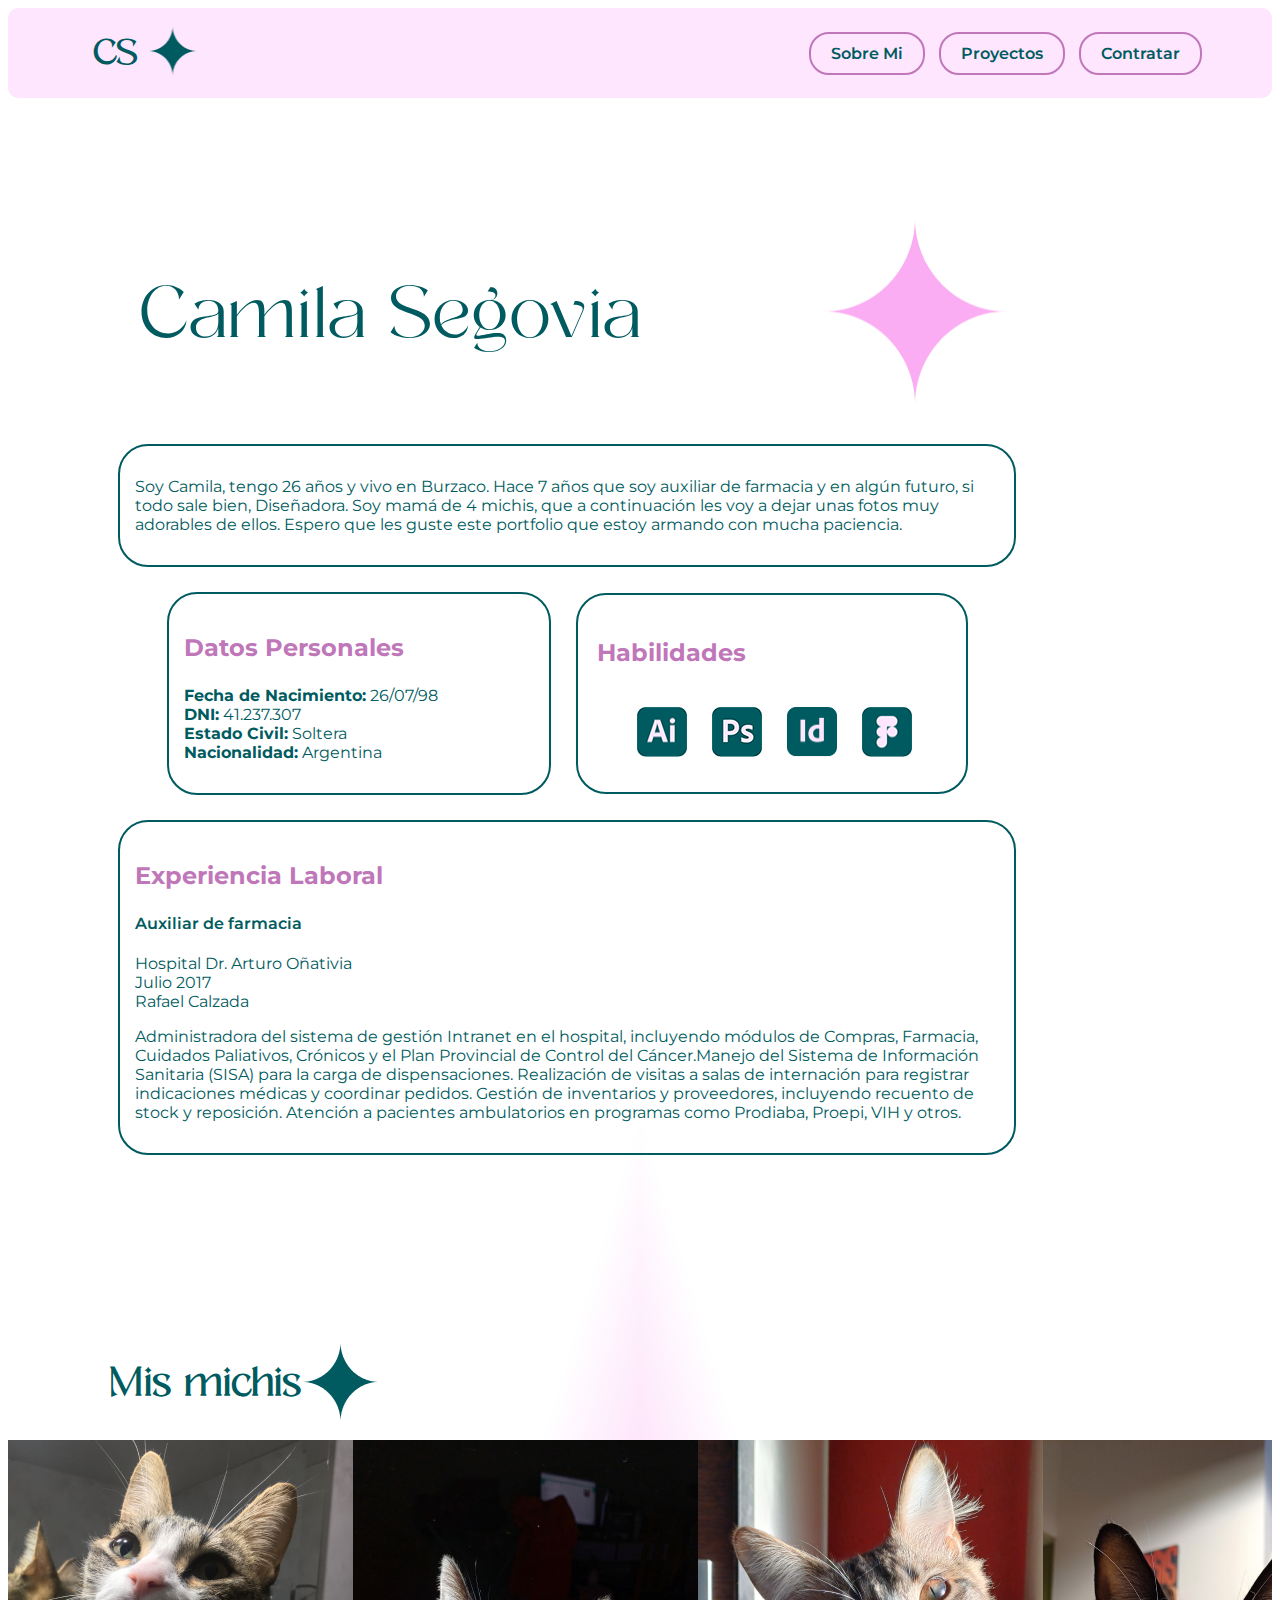
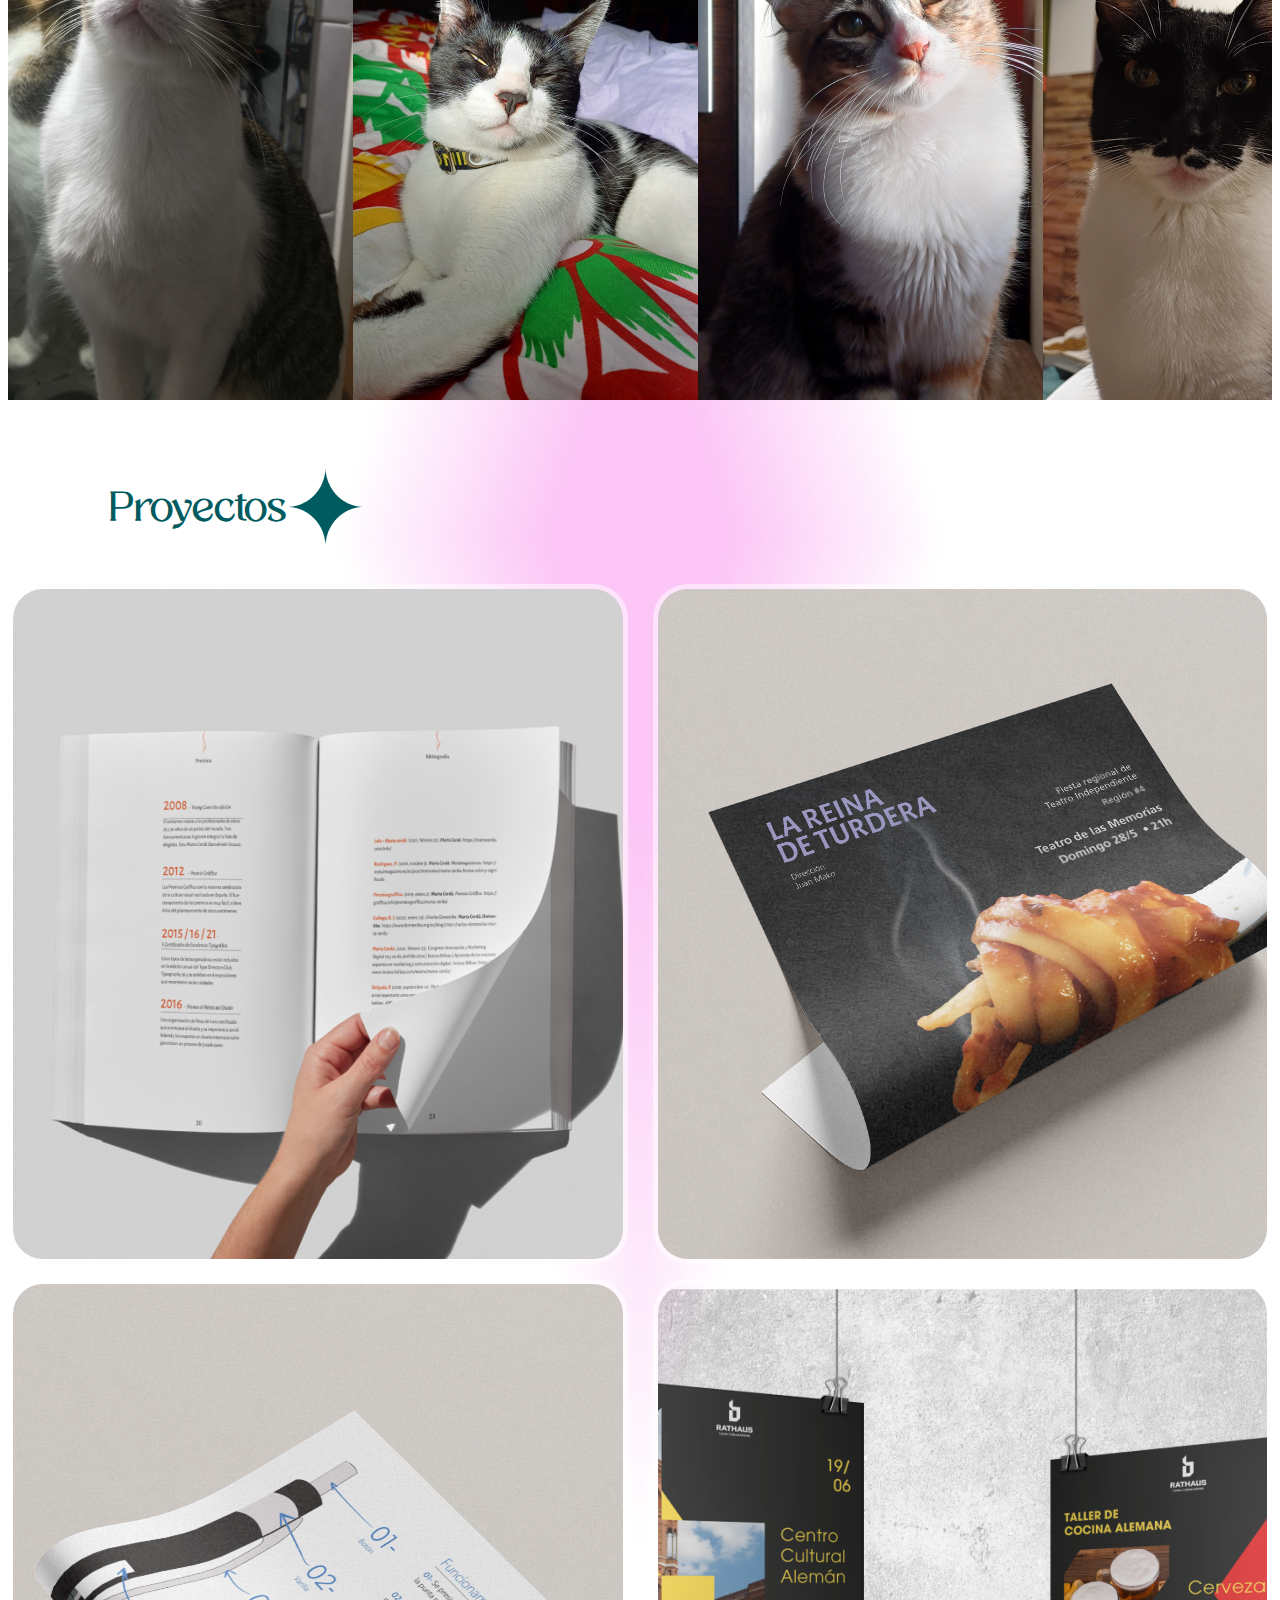
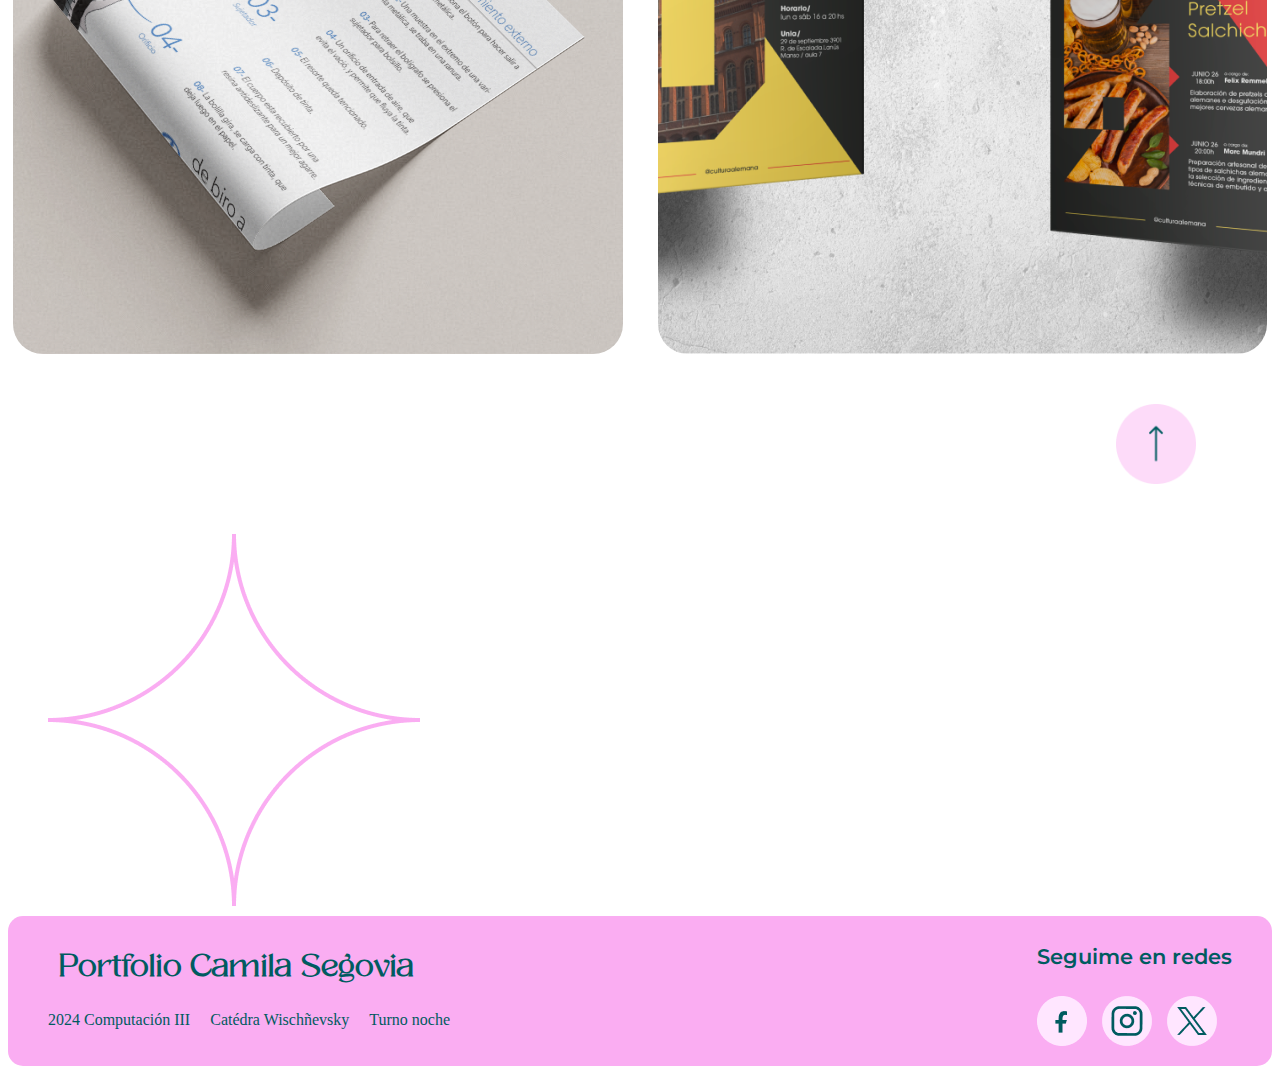
==== index.html @ 4904ba56 "arreglo con barrita" ====
<!DOCTYPE html>
<html lang="en">
<head>
    <meta charset="UTF-8">
    <title>Portfolio Camila Segovia</title>
    <link rel="stylesheet" href="style.css">
    <link rel="shortcut icon" href="img/sobremi/favicon.png" type="image/x-icon">
    <!--FUENTES-->
    <link rel="preconnect" href="https://fonts.googleapis.com">
    <link rel="preconnect" href="https://fonts.gstatic.com" crossorigin>
    <link href="https://fonts.googleapis.com/css2?family=Montserrat:ital@0;1&display=swap" rel="stylesheet">
</head>
<body>
<!--inicio del header-->
    <header>
        <nav class="botonera"> 
            <div class="destello_nav">
                <h5>CS</h5>
                <a href="index.html"> <img src="img/sobremi/destello_nav.png" width="50px" height="50px"alt="destello_nav"> </a>
            </div>
            <ul>
                <li>
                    <a href="index.html"> Sobre Mi</a>
                </li>
                <li>
                        <a href="proyectos.html"> Proyectos</a>
                </li>
                <li>
                    <a href="contactame.html"> Contratar</a>
                </li>
            </ul>
        </nav>
    </header>
<!--FIN DEL HEADER-->
    <main>
    <!--INICIO DE SECCIONES-->
        <section class="secciones">
            <article class="titulo">
                <h1>Camila Segovia</h1>
                <div class="destellogiro">
                    <img src="img/sobremi/destello.png" width="182px" height="187px" alt="destello">
                </div>
            </article>
            <article class="texto">
                <div>
                    <p>Soy Camila, tengo 26 años y vivo en Burzaco. Hace 7 años que soy auxiliar de farmacia y en algún futuro, si todo sale bien, Diseñadora. Soy mamá de 4 michis, que a continuación les voy a dejar unas fotos muy adorables de ellos. Espero que les guste este portfolio que estoy armando con mucha paciencia.</p>
                </div>
            </article>
            <article class="datos">
                <div>
                    <h3>Datos Personales</h3>
                    <p><strong>Fecha de Nacimiento:</strong> 26/07/98 <br> <strong>DNI:</strong> 41.237.307<br> <strong>Estado Civil:</strong> Soltera<br> <strong>Nacionalidad:</strong> Argentina</p>
                </div>
            </article>
            <article class="habilidades">
                <div>
                    <h3>Habilidades</h3>
                    <ul>
                        <li><img src="img/sobremi/illustrator.png" height="50px" width="50px" alt="illustrator"></li>
                        <li><img src="img/sobremi/photoshop.png" height="50px" width="50px" alt="photoshop"></li>
                        <li><img src="img/sobremi/indesing.png" height="50px" width="50px" alt="indesing"></li>
                        <li><img src="img/sobremi/figma.png" height="50px" width="50px" alt="figma"></li>
                    </ul>
                </div>
            </article>
            <article class="experiencia">
                <div>
                    <h3>Experiencia Laboral</h3>
                    <h4>Auxiliar de farmacia</h4>
                    <p>Hospital Dr. Arturo Oñativia<br>Julio 2017<br>Rafael Calzada</p>
                    <p>Administradora del sistema de gestión Intranet en el hospital, incluyendo módulos de Compras, Farmacia, Cuidados Paliativos, Crónicos y el Plan Provincial de Control del Cáncer.Manejo del Sistema de Información Sanitaria (SISA) para la carga de dispensaciones. Realización de visitas a salas de internación para registrar indicaciones médicas y coordinar pedidos. Gestión de inventarios y proveedores, incluyendo recuento de stock y reposición. Atención a pacientes ambulatorios en programas como Prodiaba, Proepi, VIH y otros.</p>
                </div>
            </article>
        </section>
        <section>
            <article class="fotocami">
                <div class="cami">
                    <img src="img/sobremi/camijpg.jpg" width="436px" height="775px" alt="fotocami">
                </div>
            </article>
        </section>
        <section>
            <div class="titulos">
                <h2>Mis michis</h2>
                <img src="img/sobremi/destmichis.png" width="77px" height="80px" alt="destmichis">
            </div>
            <div class="slider">
                <div class="slide-track">
                    <div class="slide">
                        <img src="img/sobremi/gatitos/gretu.png" width="345px" height="560px" alt="gretu">
                    <div class="slide">
                        <img src="img/sobremi/gatitos/timmy.png" width="345px" height="560px" alt="timmy">
                    </div>
                    <div class="slide">
                        <img src="img/sobremi/gatitos/luna.png" width="345px" height="560px" alt="luna">
                    </div>
                    <div class="slide">
                        <img src="img/sobremi/gatitos/negrito.png" width="345px" height="560px" alt="negrito">
                    </div>
                    <div class="slide">
                        <img src="img/sobremi/gatitos/gretuu.png" width="345px" height="560px" alt="gretu">
                    </div>
                    <div class="slide">
                        <img src="img/sobremi/gatitos/timmyy.png" width="345px" height="560px" alt="timmy">
                    </div>
                    <div class="slide">
                        <img src="img/sobremi/gatitos/lunaa.png" width="345px" height="560px" alt="luna">
                    </div>
                    <div class="slide">
                        <img src="img/sobremi/gatitos/negritoo.png" width="345px" height="560px" alt="negrito">
                    </div>
                    <div class="slide">
                        <img src="img/sobremi/gatitos/gretuuu.png" width="345px" height="560px" alt="gretu">
                    </div>
                    <div class="slide">
                        <img src="img/sobremi/gatitos/timmyyy.png" width="345px" height="560px" alt="timmy">
                    </div>
                    <div class="slide">
                        <img src="img/sobremi/gatitos/lunaaa.png" width="345px" height="560px" alt="luna">
                    </div>
                    <div class="slide">
                        <img src="img/sobremi/gatitos/negritooo.png" width="345px" height="560px" alt="negrito">
                    </div>
                    <div class="slide">
                        <img src="img/sobremi/gatitos/timmyyyy.png" width="345px" height="560px" alt="timmy">
                    </div>
                    <div class="slide">
                        <img src="img/sobremi/gatitos/lunaaaa.png" width="345px" height="560px" alt="luna">
                    </div>
                    <div class="slide">
                        <img src="img/sobremi/gatitos/gretu.png" width="345px" height="560px" alt="gretu">
                    <div class="slide">
                        <img src="img/sobremi/gatitos/timmy.png" width="345px" height="560px" alt="timmy">
                    </div>
                    <div class="slide">
                        <img src="img/sobremi/gatitos/luna.png" width="345px" height="560px" alt="luna">
                    </div>
                    <div class="slide">
                        <img src="img/sobremi/gatitos/negrito.png" width="345px" height="560px" alt="negrito">
                    </div>
                    <div class="slide">
                        <img src="img/sobremi/gatitos/gretuu.png" width="345px" height="560px" alt="gretu">
                    </div>
                    <div class="slide">
                        <img src="img/sobremi/gatitos/timmyy.png" width="345px" height="560px" alt="timmy">
                    </div>
                    <div class="slide">
                        <img src="img/sobremi/gatitos/lunaa.png" width="345px" height="560px" alt="luna">
                    </div>
                    <div class="slide">
                        <img src="img/sobremi/gatitos/negritoo.png" width="345px" height="560px" alt="negrito">
                    </div>
                    <div class="slide">
                        <img src="img/sobremi/gatitos/gretuuu.png" width="345px" height="560px" alt="gretu">
                    </div>
                    <div class="slide">
                        <img src="img/sobremi/gatitos/timmyyy.png" width="345px" height="560px" alt="timmy">
                    </div>
                    <div class="slide">
                        <img src="img/sobremi/gatitos/lunaaa.png" width="345px" height="560px" alt="luna">
                    </div>
                    <div class="slide">
                        <img src="img/sobremi/gatitos/negritooo.png" width="345px" height="560px" alt="negrito">
                    </div>
                    <div class="slide">
                        <img src="img/sobremi/gatitos/timmyyyy.png" width="345px" height="560px" alt="timmy">
                    </div>
                    <div class="slide">
                        <img src="img/sobremi/gatitos/lunaaaa.png" width="345px" height="560px" alt="luna">
                    </div>
                </div>
            </div>
        </section>
        <div class="titulos">
            <h2>Proyectos</h2>
            <img src="img/sobremi/destmichis.png" width="77px" height="80px" alt="destmichis">
        </div>
        <section class="cardcontenedor">
            <div class="card">
                <img src="img/proyectos/martacerda_893x670.png" width="893px" height="670px" alt="marta">
                <div class="card__content">
                    <a href="libro.html"><p class="card__title">Libro"Marta Cerda"</p></a>
                </div>
            </div>
            <div class="card">
                <img src="img/proyectos/turd_893x670.png" width="893px" height="670px" alt="turd">
                <div class="card__content">
                    <a href="teatro.html"><p class="card__title">Teatro Independiente "La reina de turdera"</p></a>
                </div>
            </div>
        </section>
        <section class="cardcontenedor">
            <div class="card">
                <img src="img/proyectos/biro_893x670.png" width="893px" height="670px" alt="birome">
                <div class="card__content">
                    <a href="biro.html"><p class="card__title">Infografía, de Biro a Birome</p></a>
                </div>
            </div>
            <div class="card">
                <img src="img/proyectos/ratha_893x670.png" width="893px" height="670px" alt="rathaus">
                <div class="card__content">
                    <a href="rathaus.html"><p class="card__title">Centro Cultural Rathaus</p></a>
                </div>
            </div>
        </section>
        <a href="index.html"><div class="flecha"><img src="img/sobremi/flecha.png" width="80px" height="80px" alt="flecha"></div></a>
        <div class="destsinfondo"> <img src="img/sobremi/destello_sinfondo.png" height="372px" width="372px" alt="destello"></div>
    </main>
<!--FIN DE SECCIONES-->
<!--INICIO FOOTER-->
    <footer>
        <div class="portfolio">
            <h3>Portfolio Camila Segovia</h3>
            <ul>
                <li>2024 Computación III</li>
                <li>Catédra Wischñevsky</li>
                <li>Turno noche</li>
            </ul>
        </div>
        <div class="redes">
            <h4>Seguime en redes</h4>
            <ul>
                <li><a href="https://www.facebook.com/cami.segovia.1/" target="_blank"> <img src="img/sobremi/facebook.png" width="50px" height="50px" alt="iconofacebook"></a></li>
                <li><a href="https://www.instagram.com/cam.segovia/" target="_blank"><img src="img/sobremi/instagram.png" width="50px" height="50px" alt="iconoinstagram"></a></li>
                <li><a href="https://x.com/CaamSegovia" target="_blank"> <img src="img/sobremi/twitter.png" width="50px" height="50px" alt="iconotwitter"></a></li>
            </ul>
        </div>
    </footer>
<!--FIN DEL FOOTER-->
</body>
</html>
---- style.css ----
@charset "UTF-8";
@font-face {
    font-family: "Zitter";
    src: url(/font/zitterregular-51jza.otf);
    font-style: normal;
    font-weight: 400;
}
body{
    background: var(--fondo, linear-gradient(to bottom right, #faadf2b2 7%, #FFF 24%) bottom right / 50% 50% no-repeat, linear-gradient(to bottom left, #faadf2b2 7%, #FFF 24%) bottom left / 50% 50% no-repeat, linear-gradient(to top left, #faadf2b2 7%, #FFF 24%) top left / 50% 50% no-repeat, linear-gradient(to top right, #faadf2b2 7%, #FFF 24%) top right / 50% 50% no-repeat);
}
header{
    background-color: #FFE6FF;
    width: 100%;
    border-radius: 10px;
    border: 10px;
    box-sizing: border-box;
}
nav ul li {
    display: inline;
    flex-direction: row;
    justify-content: space-between;
}
.botonera{
    display: flex; 
    flex-direction: row; 
    justify-content: space-between;
    margin: 0px 65px;
    align-items: center;
    height: 90px;
}
.botonera a{
    font-family: "Montserrat", serif;
    font-optical-sizing: auto;
    font-weight: 600;
    font-style: normal;  
    font-size: 1em;
    color: #005B60;
    text-decoration: none;
    padding: 10px 20px;
    border: 2px solid #C077BA;
    border-radius: 20px;
    margin: 5px;
}
.botonera a:hover{ 
    color: #C077BA;
}
.botonera a:active{
    color: #C077BA;
}
nav ul{
    display: block;
    justify-content: space-around;
}
.destello_nav{
    display: flex;
    align-items: center;
    margin-left: 20px;
}
.destello_nav a{
    border: 0px;
    padding: 5px;
    align-content: center;
}
.destello_nav h5{
    font-family: "Zitter";
    font-size: 2.2em;
    color: #005B60;
    align-content: center; /*no se alinea, ayuda*/
}
/*FIN DE NAVEGADOR*/

h1{
    font-family: "Zitter", sans-serif;
    font-weight: 400;
    font-style: normal;
    color: #005B60;
    font-size: 4.5em;
    margin: 0px 10px;
}
.secciones{
    gap: 25px;
    display: flex;
    padding: 10px;
    margin: 100px;
    width: 898px;
    justify-content: center;
    align-items: center;
    flex-wrap: wrap;
    align-content: center;
}
.titulo{
    display: inline-flex;
    gap: 170px;
    align-items: center;
    margin: 10px;
}
.texto{
    display: flex;
    padding: 15px;
    justify-content: start;
    align-items: flex-start;
    border: 2px solid #005B60;
    border-radius: 30px;
}
.datos{
    display: flex;
    width: 350px;
    padding: 15px;
    justify-content: start;
    align-items: flex-start;
    border: 2px solid #005B60;
    border-radius: 30px;
}
.experiencia{
    display: flex;
    padding: 15px;
    justify-content: start;
    align-items: flex-start;
    border: 2px solid #005B60;
    border-radius: 30px;
}
.habilidades{
    display: flex;
    width: 350px;
    padding: 19px;
    justify-content: start;
    align-items: flex-start;
    border: 2px solid #005B60;
    border-radius: 30px;
}
.habilidades ul li{
    display: inline-flex;
}
.habilidades ul{
    display: inline-flex;
    justify-content: space-between;
    align-items: center;
    gap: 25px;
    align-self: stretch;
}
.fotocami img{
    display: flex;
    border-radius: 40px;
    position: relative;
    left: 1300px;
    bottom: 900px;
}
.cami{
    height: 10px;
}
h3{
    color: #C077BA;
    font-family: "Montserrat";
    font-size: 1.5em;
    font-style: normal;
    font-weight: 700;
    line-height: normal;
    justify-content: flex-start;
}
p{
    color: #005B60;
    font-family: "Montserrat";
    font-size: 1em;
    font-style: normal;
    font-weight: 400;
    line-height: normal;
}
h4{
    color: #005B60;
    font-family: "Montserrat";
    font-size: 1em;
    font-style: normal;
    font-weight: 600;
    line-height: normal;
}
/*FIN DE SECCIONES*/
.titulos{
    display: inline-flex;
    align-items: center;
    margin: 50px 100px 0px;
}
.destellogiro{
    animation: giroinf 2.5s linear infinite;
}

@keyframes giroinf {
    0% {
        transform: rotate(0deg);
}
    100% {
        transform: rotate(360deg);
}
}
h2{
    font-family: "Zitter";
    font-size: 2.5em;
    color: #005B60;
    align-content: center;
}
/*inicio del slider infinito*/ /*todavia no me sale infinito*/
.slider{
    overflow: hidden;
}
.slide{
    display: flex;
}
.slider .slide-track{
    animation: scroll 50s linear infinite;
    width:(calc (760px * 28)); /*calcular operacion*/
}
@keyframes scroll { /*permite animar*/
    0%{
        -webkit-transform: translateX(0);
        transform: translatex(0) ;
    }
    100%{
        -webkit-transform: translate(calc(-760px * 14));
        transform: translatex(calc(-760px * 14));
    }
}
/*fin de michis*/
.cardcontenedor{
    display: flex;
    justify-content: center;
    gap: 35px;
    margin: 25px 5px;
}
.card {
    position: relative;
    width: 893px;
    height: 670px;
    border-radius: 30px;
    display: flex;
    align-items: center;
    justify-content: center;
    overflow: hidden;
    perspective: 1000px;
    box-shadow: 0 0 0 5px #ffffff80;
    transition: all 0.6s cubic-bezier(0.175, 0.885, 0.32, 1.275);
}
.card img {
    width: 893px;
    fill: #333;
    transition: all 0.6s cubic-bezier(0.175, 0.885, 0.32, 1.275);
}
.card:hover img {
    transform: scale(1.05);
    box-shadow: 0 8px 16px rgba(255, 255, 255, 0.2);
    opacity: 80%;
}
.card__content {
    position: absolute;
    top: 0;
    left: 0;
    width: 100%;
    height: 100%;
    padding: 20px;
    box-sizing: border-box;
    transform: rotateX(-90deg);
    transform-origin: bottom;
}
.card:hover .card__content {
    transform: rotateX(0deg);
}
.card__title {
    display: flex;
    justify-content: center;
    padding: 15px;
    font-size: 1.5em;
    color: #005B60;
    font-weight: 700;
    align-content: center;
}
.card a{
    text-decoration: none;
}
/*fin de cards proyectos*/
/*formulario*/
.contenedorinput{
    display: flex;
    height: 106px;
    align-items: center;
    justify-content: center;
    gap: 40px;
}
.comentarioad{
    display: flex;
    justify-content: center;
    border: 30px;
}
.input-group {
    position: relative;
}
.input {
    padding: 20px;
    border: solid 1.5px #C077BA;
    border-radius: 30px;
    background: none;
    padding: 1rem;
    font-size: 1rem;
    color: #005B60;
    transition: border 150ms cubic-bezier(0.4,0,0.2,1);
}
.user-label {
    font-family: "Montserrat";
    font-size: 1em;
    font-style: normal;
    font-weight: 500;
    position: absolute;
    left: 15px;
    color: #005B60;
    pointer-events: none;
    transform: translateY(1rem);
    transition: 150ms cubic-bezier(0.4,0,0.2,1);
}
.input:focus ~ label, input:valid ~ label {
    transform: translateY(-50%) scale(0.8);
    padding: 5px;
    background-color: #C077BA;
    border-radius: 10px;
    color:#005B60;
}
.input:focus, input:valid {
    outline: none;
    border: 1.5px solid #005B60;
}
.form{
    display: flex;
    justify-content: center;
}
.chek{
    color: #005B60;
    display: flex;
}
.chek{
    justify-content: center;
}
.chek ul li{
    list-style: none;
    display: flex;
    justify-content: start;
}
/*boton enviar*/ 
.enviar{
    display: flex;
    justify-content: center;
}
button {
    font-family: "Montserrat";
    font-size: 20px;
    background:#005B60;
    color:#FAADF2;
    padding: 0.7em 1em;
    padding-left: 0.9em;
    margin-top: 20px;
    display: flex;
    align-items: center;
    justify-content: center;
    border: none;
    border-radius: 30px;
    overflow: hidden;
    transition: all 0.2s;
    cursor: pointer;
}
button span {
    display: block;
    margin-left: 0.3em;
    transition: all 0.3s ease-in-out;
}
button img {
    display: block;
    transform-origin: center center;
    transition: transform 0.3s ease-in-out;
}
button:hover .svg-wrapper {
    animation: fly-1 0.6s ease-in-out infinite alternate;
}
button:hover img {
    transform: translateX(1.2em) rotate(45deg) scale(1.1);
}
button:hover span {
    transform: translateX(5em);
}

button:active {
    transform: scale(0.95);
}
@keyframes fly-1 {
    from {
    transform: translateY(0.1em);
    }
to {
    transform: translateY(-0.1em);
    }
}
/*fin de boton*/
/*Inicio de footer*/
footer{
    display: flex;
    width: 100%;
    background-color: #FAADF2;
    justify-content: space-between;
    padding: 0px 40px;
    margin-top: 10px;
    align-items: center;
    box-sizing: border-box;
    border-radius: 15px;
}
footer h3{
    font-family: "Zitter";
    font-size: 2em;
    color: #005B60;
    align-content: center;
    margin: 10px;
}
.portfolio{
    display:flex;
    flex-direction: column;
}
.portfolio ul{
    color: #005B60;
    display: flex;
    gap: 20px;
    align-items: center;
    padding: 0px;
    list-style: none;
}
.redes h4{
    font-size: 1.3em;
    color: #005B60;
}
.redes ul{
    display: flex;
    gap: 15px;
    align-items: center;
    padding: 0px;
    list-style: none;
}
.flecha{
    display: flex;
    width: 90%;
    margin: 50px;
    justify-content: flex-end;
}
.destsinfondo{
    display: flex;
    margin: 5px 40px;
    width: 20%;
    animation: giroinf 2.5s linear infinite;
}
@keyframes giroinf {
    0% {
        transform: rotate(0deg);
}
    100% {
        transform: rotate(360deg);
}
}
/*FIN, gracias por ver*/
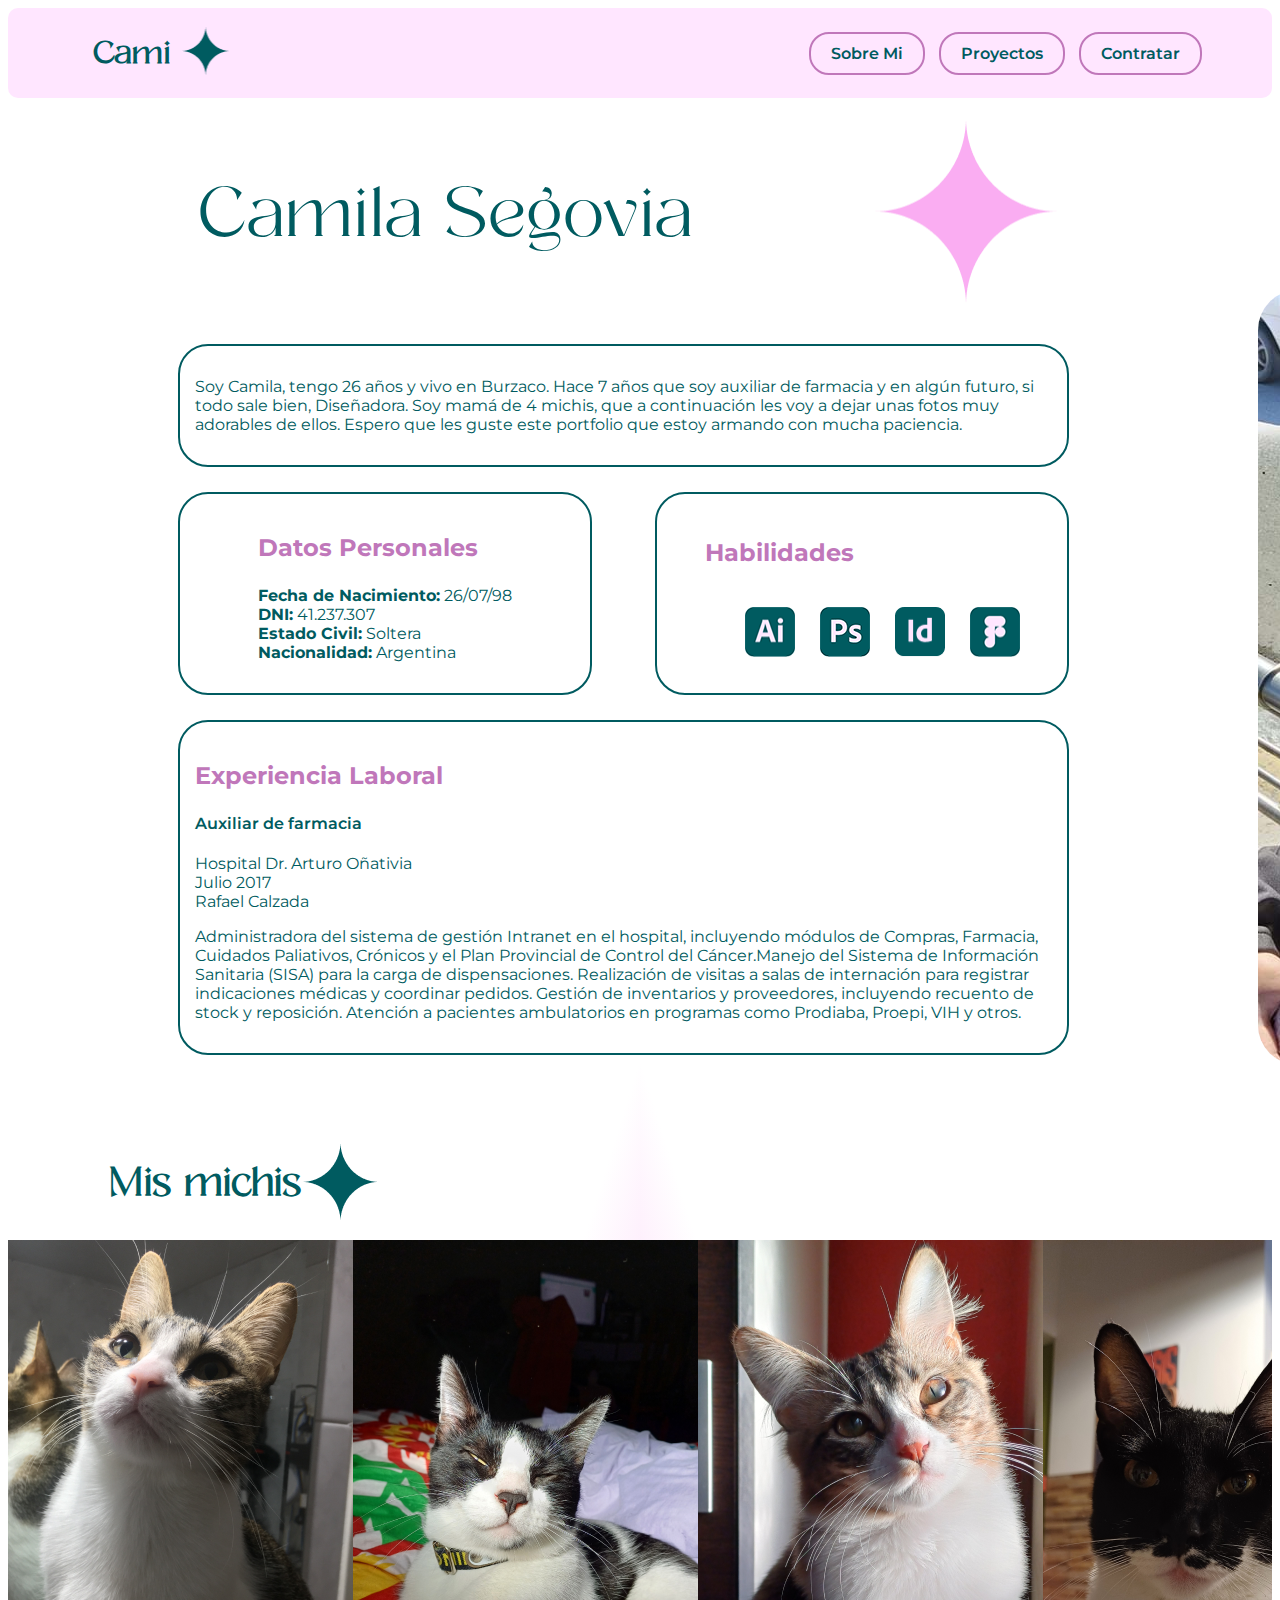
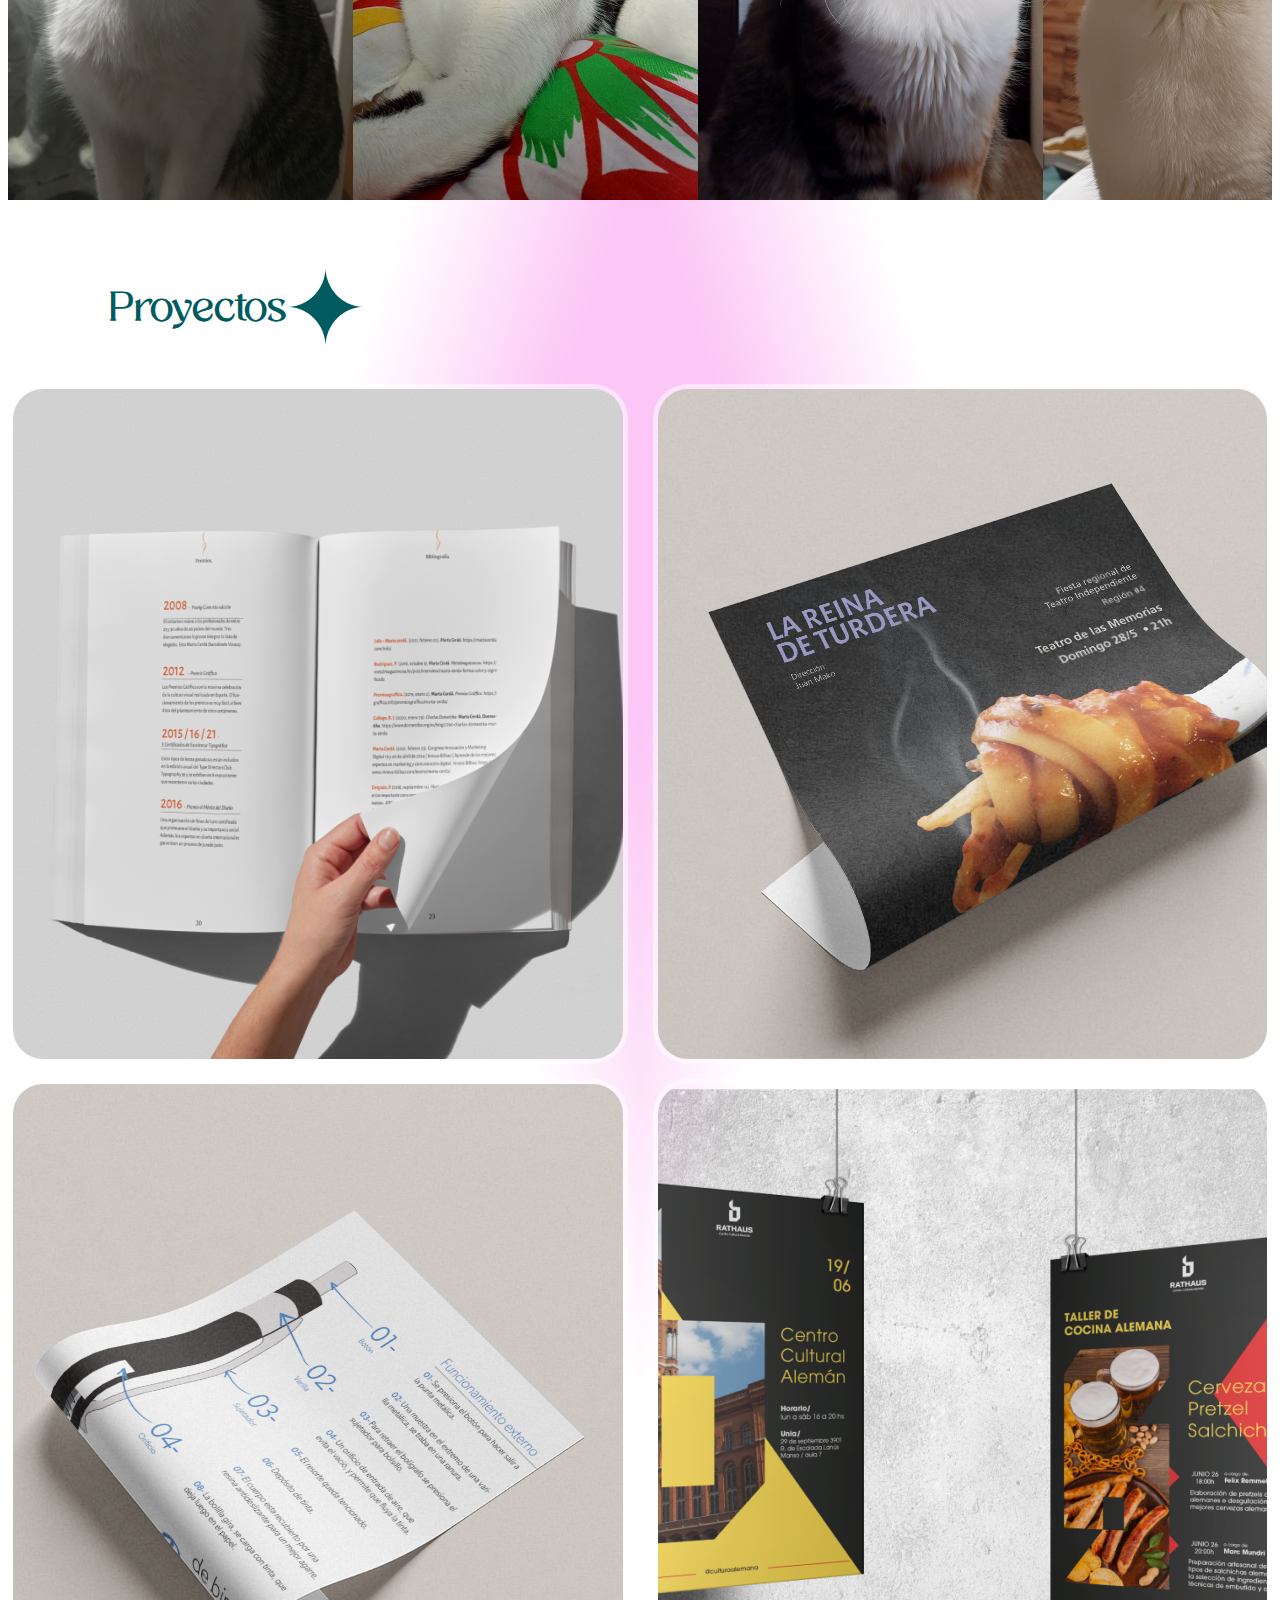
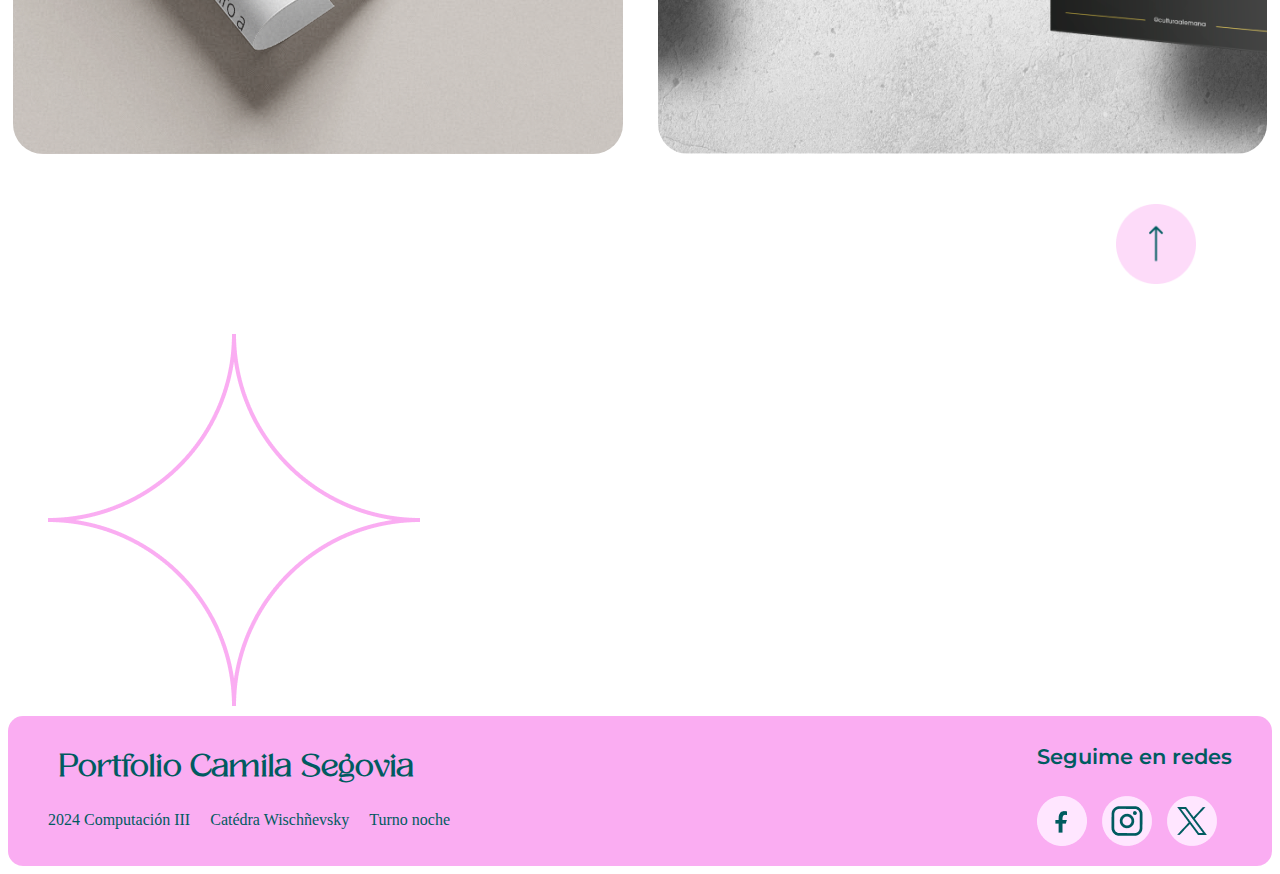
==== commit 76875caa: "avances" ====
--- a/index.html
+++ b/index.html
@@ -9,13 +9,14 @@
     <link rel="preconnect" href="https://fonts.googleapis.com">
     <link rel="preconnect" href="https://fonts.gstatic.com" crossorigin>
     <link href="https://fonts.googleapis.com/css2?family=Montserrat:ital@0;1&display=swap" rel="stylesheet">
+
 </head>
 <body>
 <!--inicio del header-->
     <header>
         <nav class="botonera"> 
             <div class="destello_nav">
-                <h5>CS</h5>
+                <h5>Cami</h5>
                 <a href="index.html"> <img src="img/sobremi/destello_nav.png" width="50px" height="50px"alt="destello_nav"> </a>
             </div>
             <ul>
@@ -177,13 +178,13 @@
         </div>
         <section class="cardcontenedor">
             <div class="card">
-                <img src="img/proyectos/martacerda_893x670.png" width="893px" height="670px" alt="marta">
+                <img src="img/proyectos/index/martacerda_893x670.png" width="893px" height="670px" alt="marta">
                 <div class="card__content">
                     <a href="libro.html"><p class="card__title">Libro"Marta Cerda"</p></a>
                 </div>
             </div>
             <div class="card">
-                <img src="img/proyectos/turd_893x670.png" width="893px" height="670px" alt="turd">
+                <img src="img/proyectos/index/turd_893x670.png" width="893px" height="670px" alt="turd">
                 <div class="card__content">
                     <a href="teatro.html"><p class="card__title">Teatro Independiente "La reina de turdera"</p></a>
                 </div>
@@ -191,13 +192,13 @@
         </section>
         <section class="cardcontenedor">
             <div class="card">
-                <img src="img/proyectos/biro_893x670.png" width="893px" height="670px" alt="birome">
+                <img src= "img/proyectos/index/biro_893x670.png" width="893px" height="670px" alt="birome">
                 <div class="card__content">
                     <a href="biro.html"><p class="card__title">Infografía, de Biro a Birome</p></a>
                 </div>
             </div>
             <div class="card">
-                <img src="img/proyectos/ratha_893x670.png" width="893px" height="670px" alt="rathaus">
+                <img src="img/proyectos/index/ratha_893x670.png" width="893px" height="670px" alt="rathaus">
                 <div class="card__content">
                     <a href="rathaus.html"><p class="card__title">Centro Cultural Rathaus</p></a>
                 </div>
--- a/style.css
+++ b/style.css
@@ -63,30 +63,29 @@
 }
 .destello_nav h5{
     font-family: "Zitter";
-    font-size: 2.2em;
-    color: #005B60;
-    align-content: center; /*no se alinea, ayuda*/
+    font-size: 2em;
+    color: #005B60;
+    align-content: center;
 }
 /*FIN DE NAVEGADOR*/
-
 h1{
     font-family: "Zitter", sans-serif;
     font-weight: 400;
     font-style: normal;
     color: #005B60;
-    font-size: 4.5em;
+    font-size: 4.4em;
     margin: 0px 10px;
 }
 .secciones{
-    gap: 25px;
-    display: flex;
-    padding: 10px;
-    margin: 100px;
-    width: 898px;
-    justify-content: center;
-    align-items: center;
+    display: flex;
+    width: 891px;
+    justify-content: space-between;
+    align-items: center;
+    align-content: center;
+    row-gap: 25px;
     flex-wrap: wrap;
-    align-content: center;
+    box-sizing: border-box;
+    margin: 10px 170px;
 }
 .titulo{
     display: inline-flex;
@@ -105,26 +104,26 @@
 .datos{
     display: flex;
     width: 350px;
+    padding: 15px 30px;
+    justify-content: center;
+    align-items: center;
+    border: 2px solid #005B60;
+    border-radius: 30px;
+}
+.experiencia{
+    display: flex;
     padding: 15px;
     justify-content: start;
     align-items: flex-start;
     border: 2px solid #005B60;
     border-radius: 30px;
 }
-.experiencia{
-    display: flex;
-    padding: 15px;
-    justify-content: start;
-    align-items: flex-start;
-    border: 2px solid #005B60;
-    border-radius: 30px;
-}
 .habilidades{
     display: flex;
     width: 350px;
-    padding: 19px;
-    justify-content: start;
-    align-items: flex-start;
+    padding: 20px 30px;
+    justify-content: center;
+    align-items: center;
     border: 2px solid #005B60;
     border-radius: 30px;
 }
@@ -142,8 +141,8 @@
     display: flex;
     border-radius: 40px;
     position: relative;
-    left: 1300px;
-    bottom: 900px;
+    left: 1250px;
+    bottom: 775px;
 }
 .cami{
     height: 10px;
@@ -285,7 +284,9 @@
 }
 .comentarioad{
     display: flex;
-    justify-content: center;
+    align-items: center;
+    justify-content: center;
+    gap: 40px;
     border: 30px;
 }
 .input-group {
@@ -327,18 +328,6 @@
 .form{
     display: flex;
     justify-content: center;
-}
-.chek{
-    color: #005B60;
-    display: flex;
-}
-.chek{
-    justify-content: center;
-}
-.chek ul li{
-    list-style: none;
-    display: flex;
-    justify-content: start;
 }
 /*boton enviar*/ 
 .enviar{
@@ -393,6 +382,7 @@
     transform: translateY(-0.1em);
     }
 }
+
 /*fin de boton*/
 /*Inicio de footer*/
 footer{
@@ -456,4 +446,28 @@
         transform: rotate(360deg);
 }
 }
+/*FOTORAMA*/
+.galeria{
+    display: flex;
+    width: 100%;
+    justify-content: center;
+    align-items: center;
+    align-content: space-between;
+    row-gap: 25px;
+    flex-wrap: wrap;
+    margin: 80px 5px ;
+}
+.descripcion{
+    display: inline-flex;
+    align-items: center;
+    gap: 335px;
+}
+.descripcion p{
+    color: #005B60;
+    font-family: Montserrat;
+    font-size: 1em;
+    font-style: normal;
+    font-weight: 400;
+    line-height: normal;
+    }
 /*FIN, gracias por ver*/
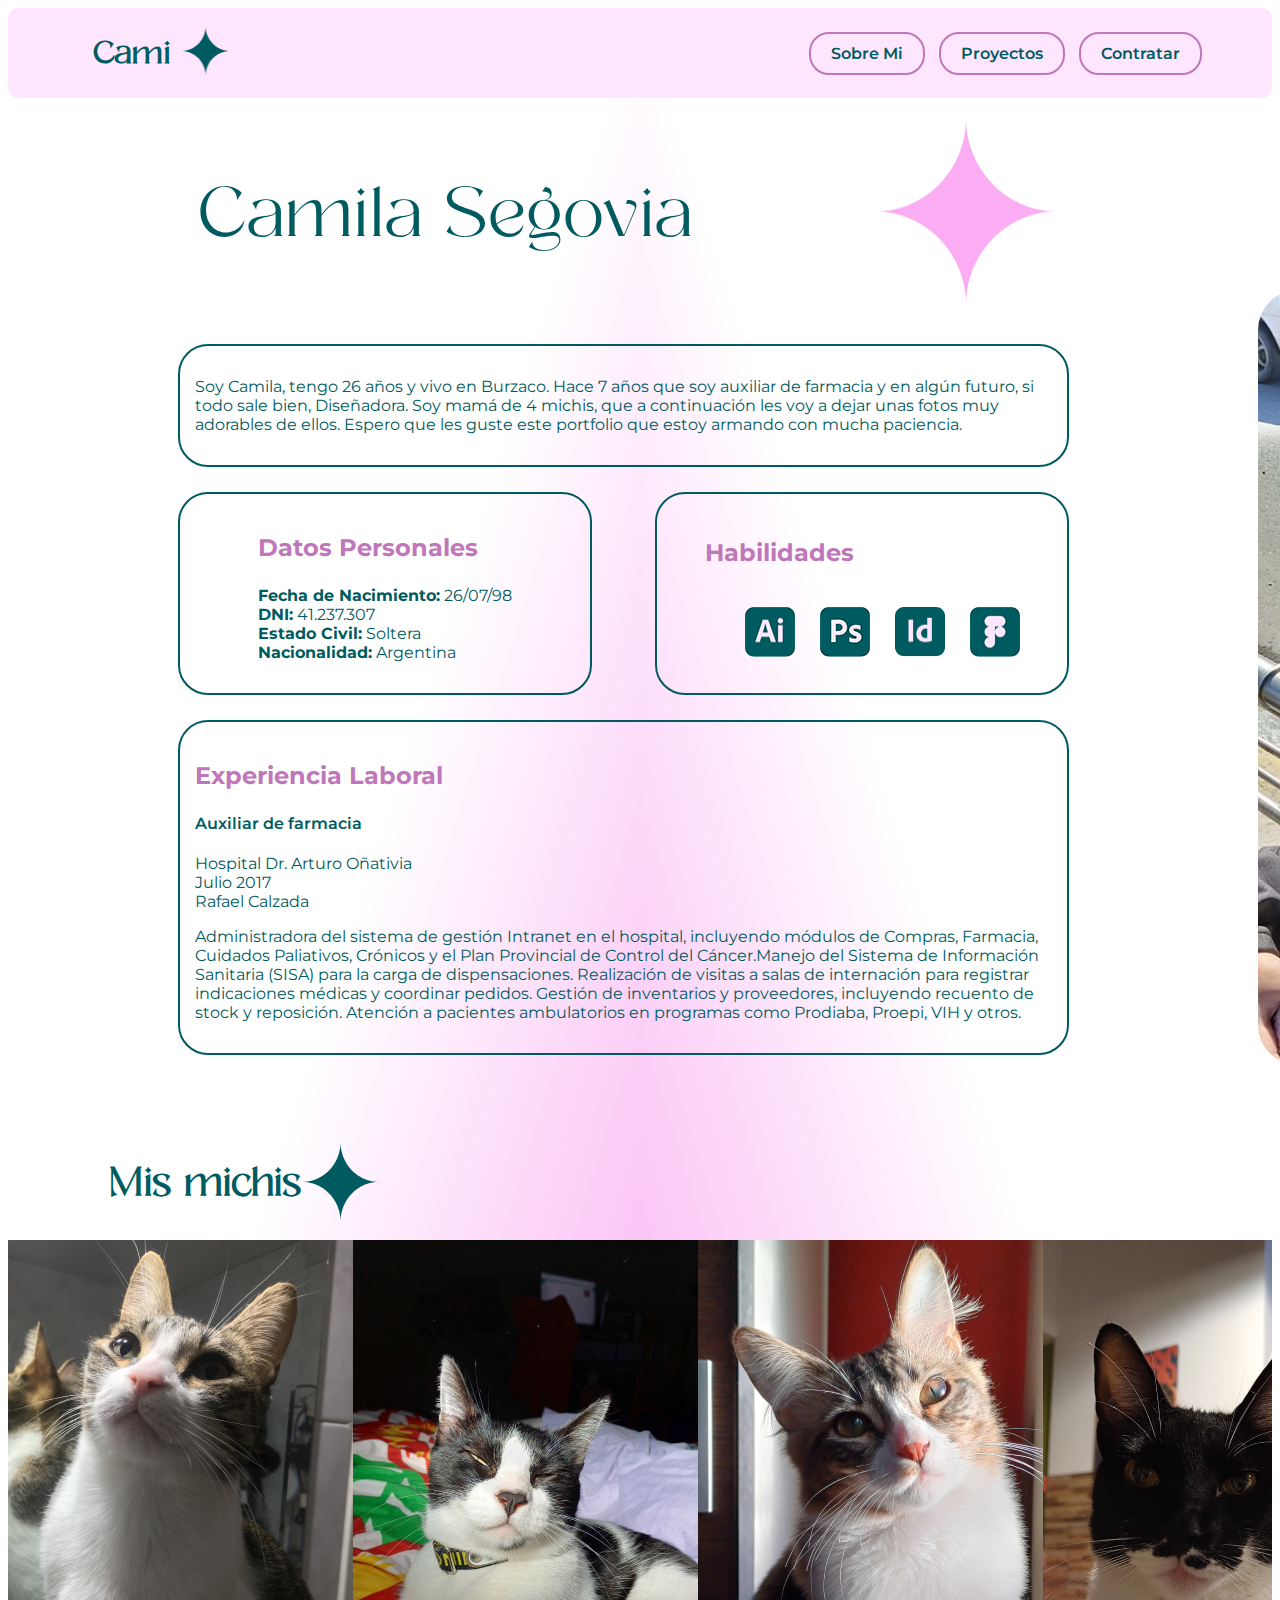
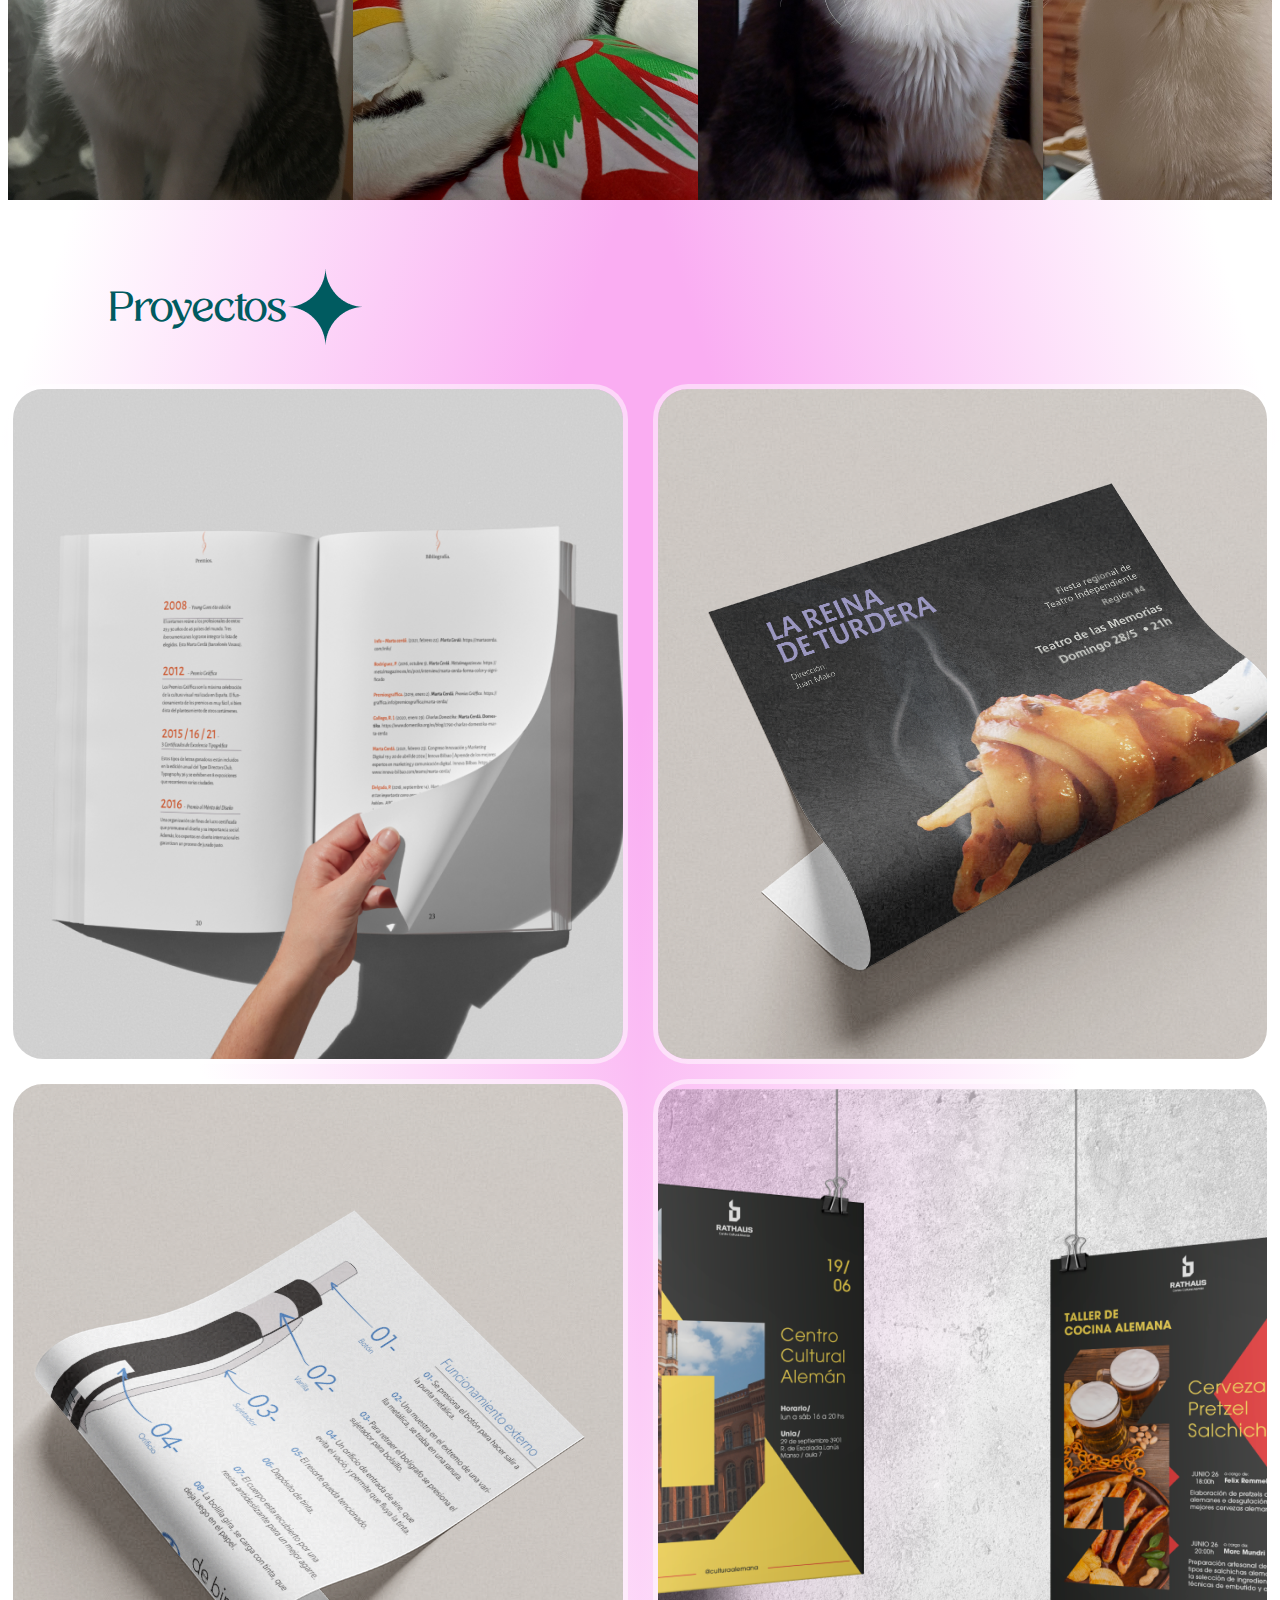
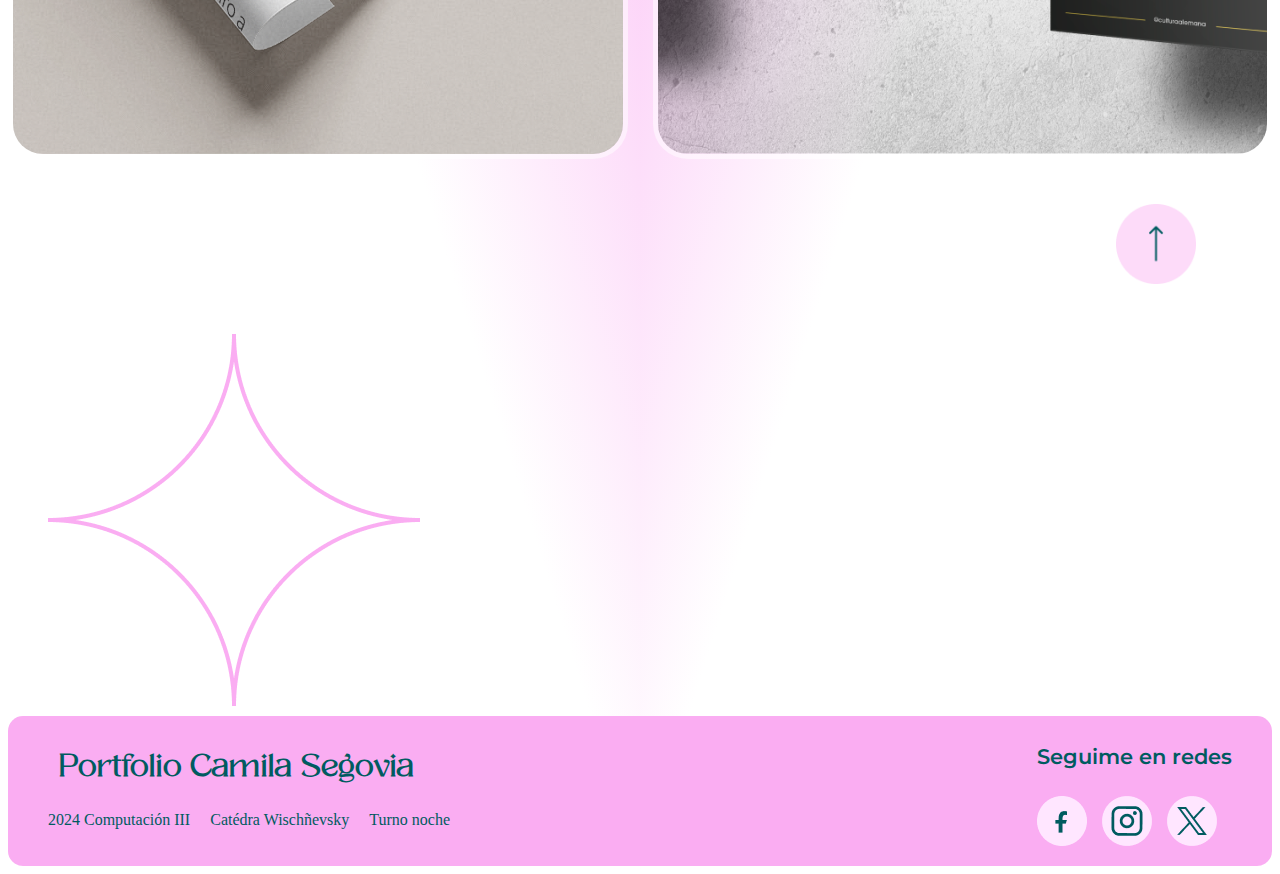
==== commit 7ccf1d60: "commit galeria" ====
--- a/index.html
+++ b/index.html
@@ -24,7 +24,7 @@
                     <a href="index.html"> Sobre Mi</a>
                 </li>
                 <li>
-                        <a href="proyectos.html"> Proyectos</a>
+                        <a href="#proyectos"> Proyectos</a>
                 </li>
                 <li>
                     <a href="contactame.html"> Contratar</a>
@@ -172,7 +172,7 @@
                 </div>
             </div>
         </section>
-        <div class="titulos">
+        <div  id="proyectos" class="titulos">
             <h2>Proyectos</h2>
             <img src="img/sobremi/destmichis.png" width="77px" height="80px" alt="destmichis">
         </div>
--- a/style.css
+++ b/style.css
@@ -6,7 +6,7 @@
     font-weight: 400;
 }
 body{
-    background: var(--fondo, linear-gradient(to bottom right, #faadf2b2 7%, #FFF 24%) bottom right / 50% 50% no-repeat, linear-gradient(to bottom left, #faadf2b2 7%, #FFF 24%) bottom left / 50% 50% no-repeat, linear-gradient(to top left, #faadf2b2 7%, #FFF 24%) top left / 50% 50% no-repeat, linear-gradient(to top right, #faadf2b2 7%, #FFF 24%) top right / 50% 50% no-repeat);
+    background: linear-gradient(to bottom right, #FAADF2 7%, #FFF 50%) bottom right / 50% 50% no-repeat, linear-gradient(to bottom left, #FAADF2 7%, #FFF 50%) bottom left / 50% 50% no-repeat, linear-gradient(to top left, #FAADF2 7%, #FFF 50%) top left / 50% 50% no-repeat, linear-gradient(to top right, #FAADF2 7%, #FFF 50%) top right / 50% 50% no-repeat;
 }
 header{
     background-color: #FFE6FF;
@@ -449,13 +449,12 @@
 /*FOTORAMA*/
 .galeria{
     display: flex;
-    width: 100%;
-    justify-content: center;
-    align-items: center;
-    align-content: space-between;
-    row-gap: 25px;
+    justify-content: center;
+    gap: 25px 65px;
     flex-wrap: wrap;
-    margin: 80px 5px ;
+}
+.galeria img{
+    box-shadow: 0px 4px 4px 0px rgba(0, 0, 0, 0.25);
 }
 .descripcion{
     display: inline-flex;
@@ -470,4 +469,26 @@
     font-weight: 400;
     line-height: normal;
     }
+/*footer form*/
+.fixed{
+    position: fixed;
+    bottom: 0px;
+}
+/*proyectos*/
+.textoproyecto{
+    display: flex;
+    width: 1355px;
+    height: 426px;
+    align-items: center;
+    align-content: flex-end;
+    column-gap: 335px;
+    font-size: 1.4em;
+}
+.proyecto{
+    display: flex;
+    justify-content: center;
+}
+
+
+
 /*FIN, gracias por ver*/
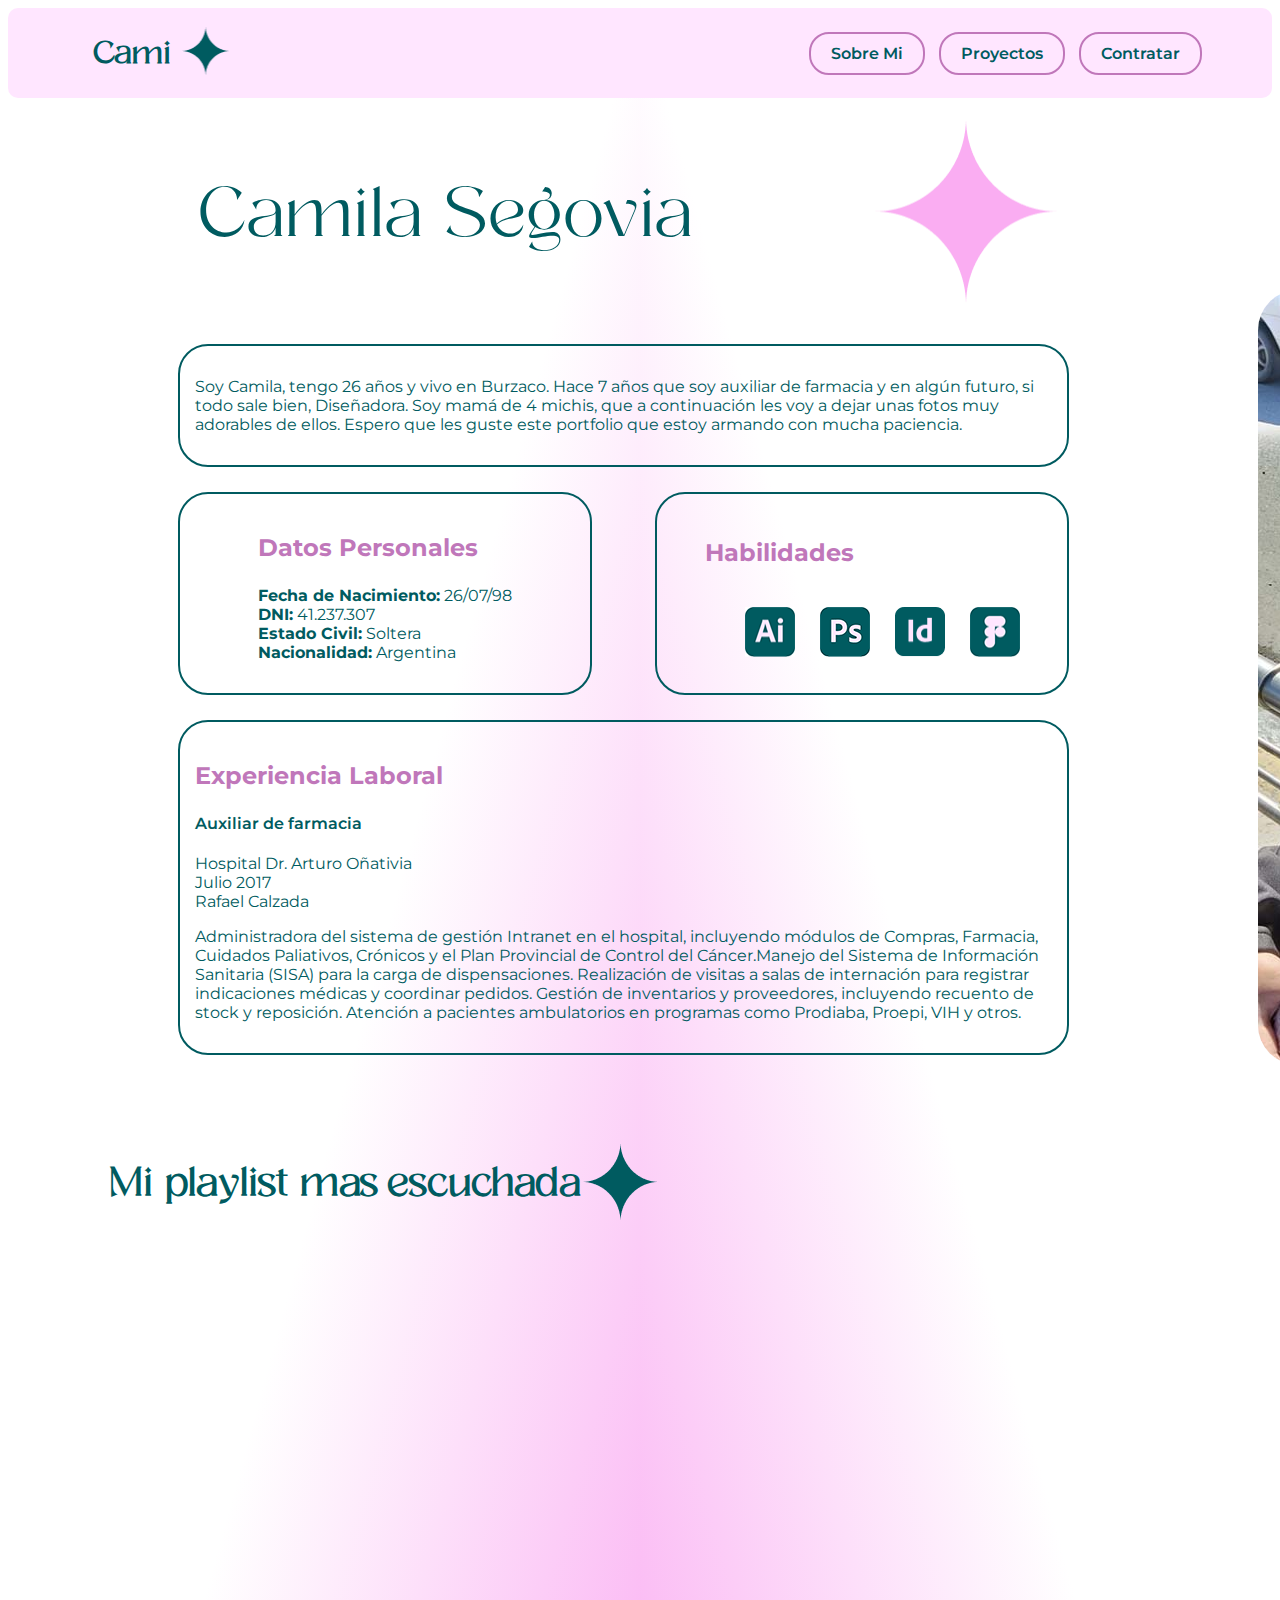
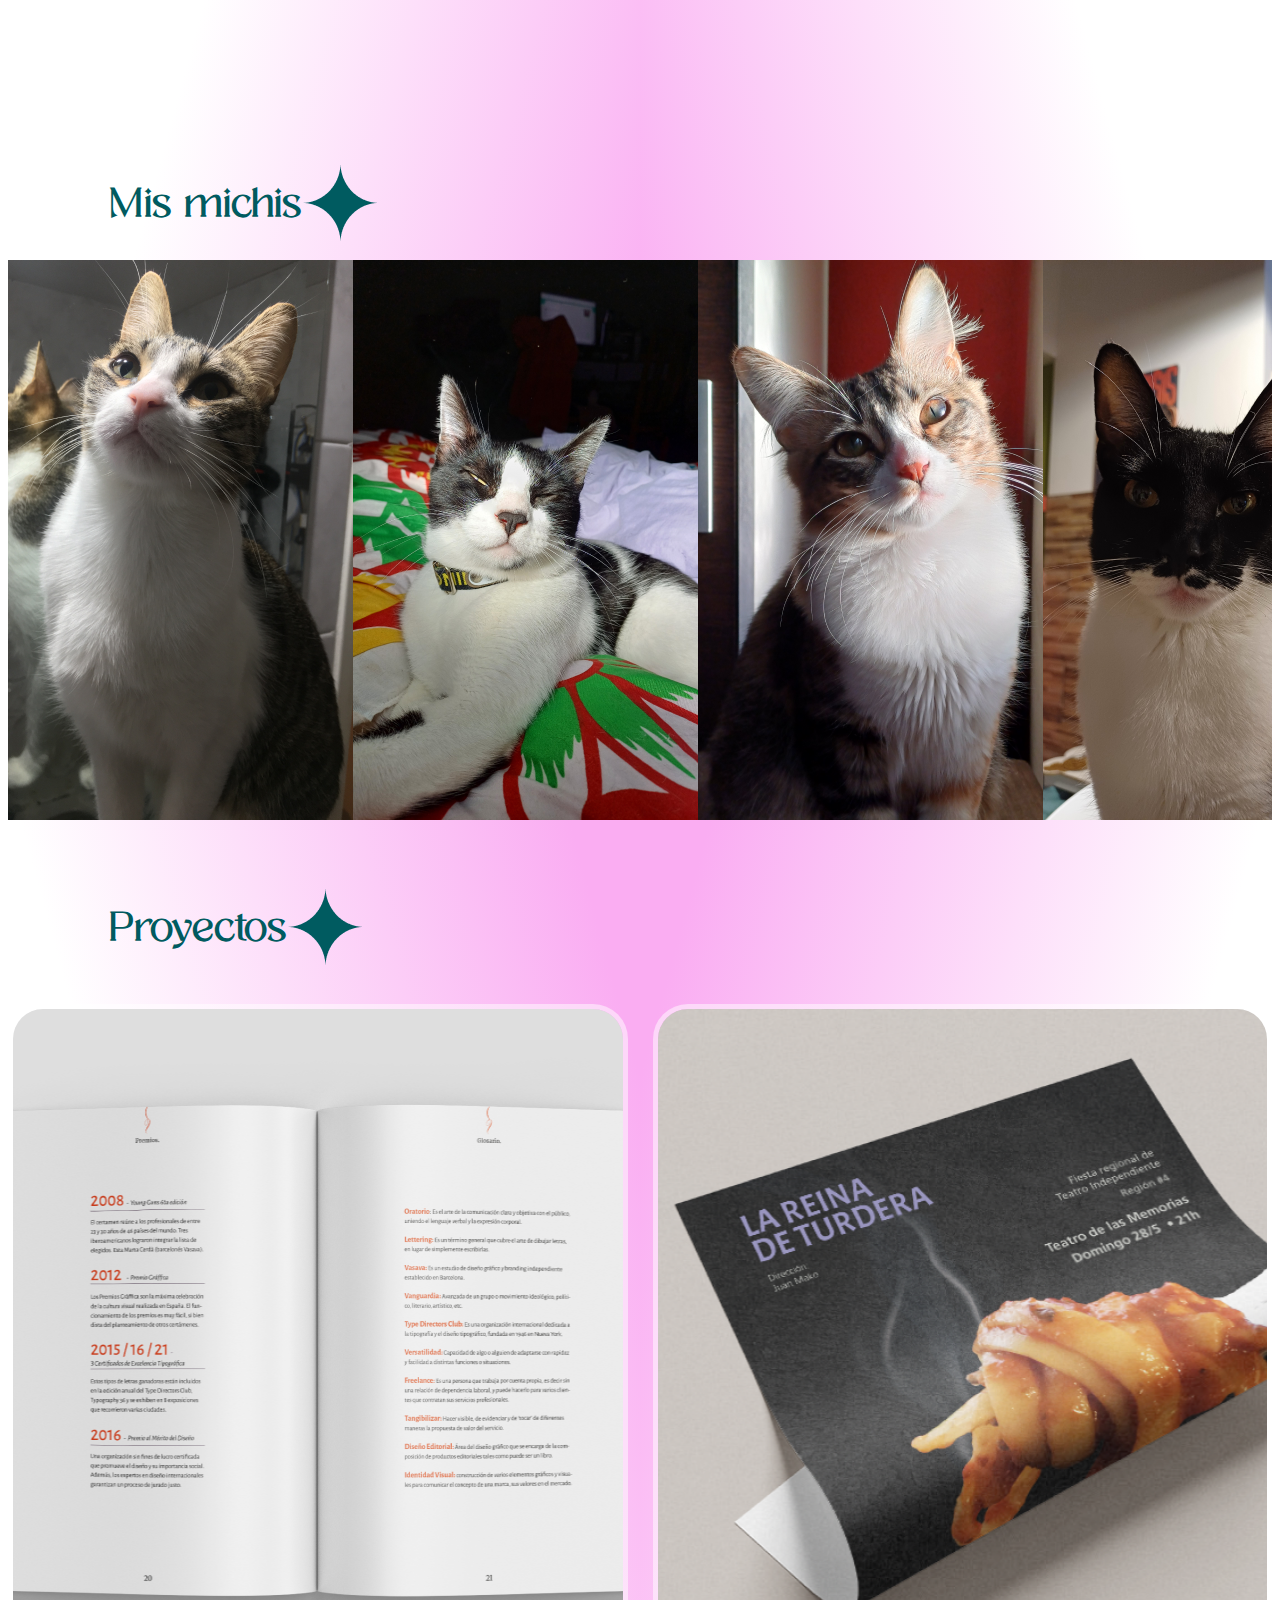
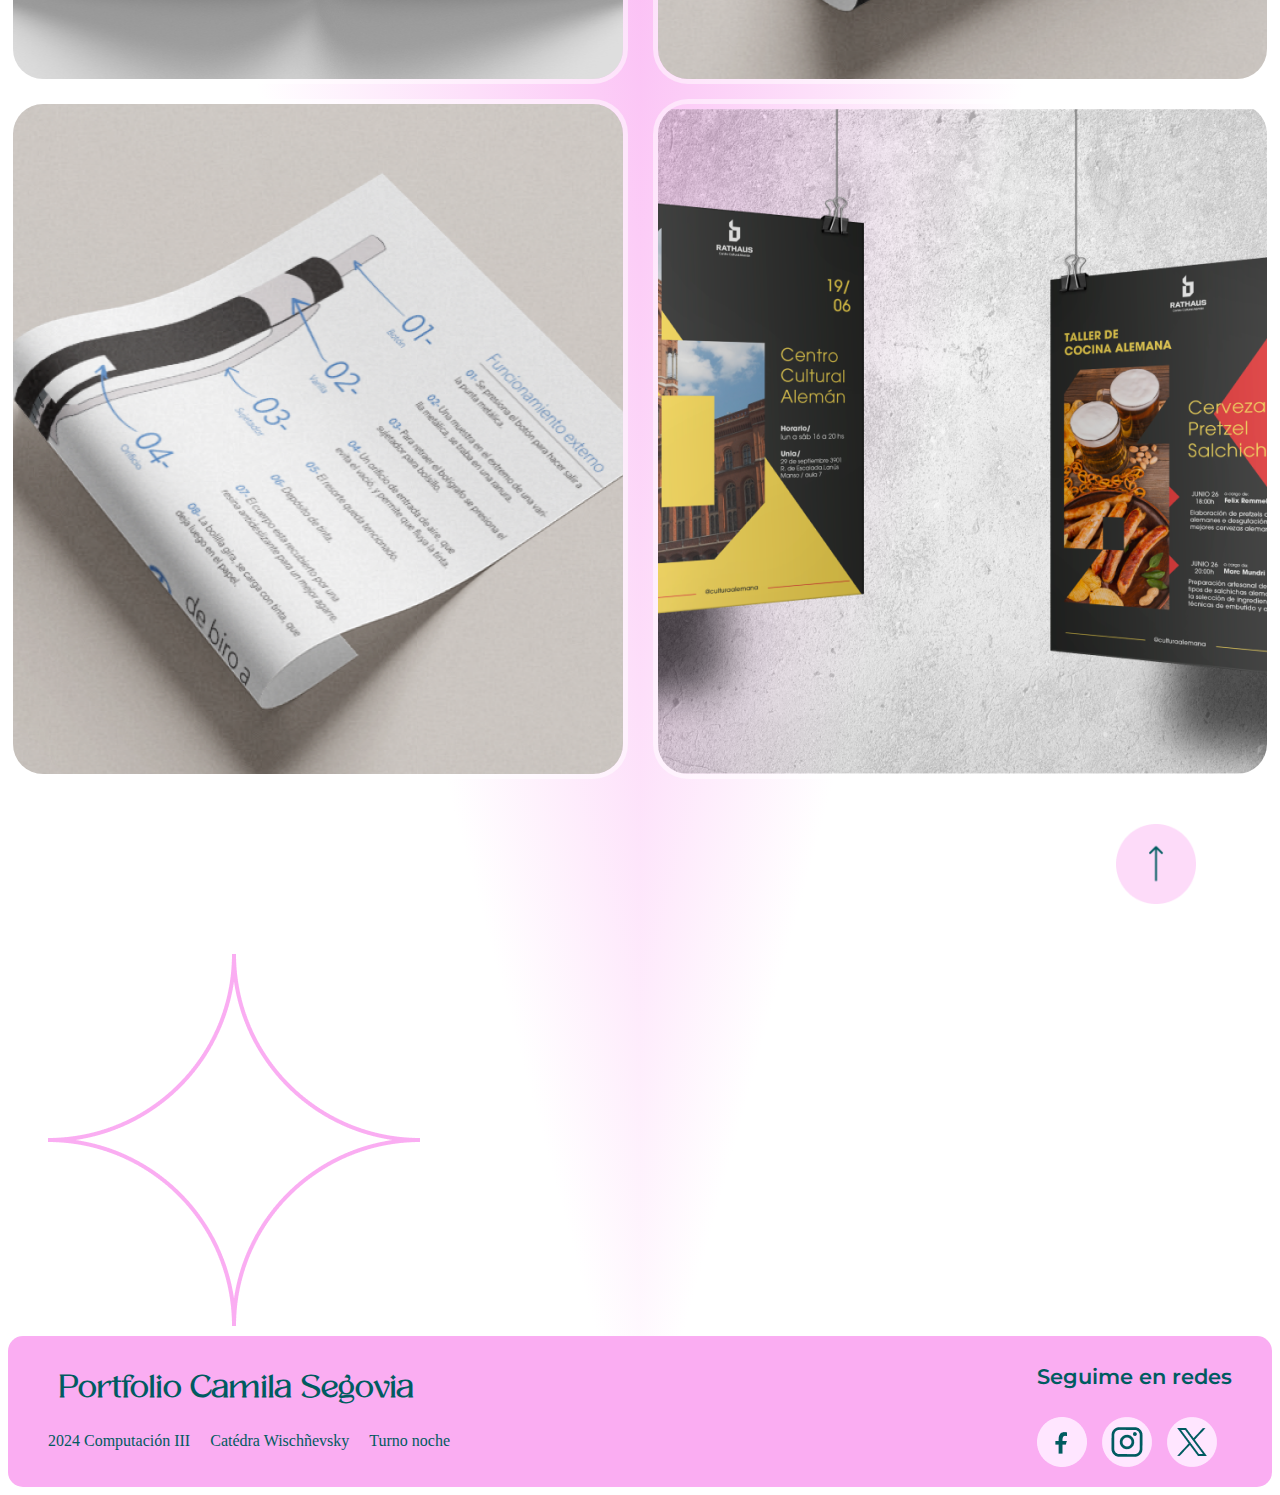
==== commit fb3d9012: "commit playlist" ====
--- a/index.html
+++ b/index.html
@@ -79,6 +79,15 @@
                     <img src="img/sobremi/camijpg.jpg" width="436px" height="775px" alt="fotocami">
                 </div>
             </article>
+        </section>
+        <section>
+            <div class="titulos">
+                <h2>Mi playlist mas escuchada</h2>
+                <img src="img/sobremi/destmichis.png" width="77px" height="80px" alt="destmichis">
+            </div>
+            <div class="playlist">
+                <iframe style="border-radius:12px" src="https://open.spotify.com/embed/playlist/37i9dQZF1DXbbu94YBG7Ye?utm_source=generator&theme=0" width="100%" height="352" frameBorder="0" allowfullscreen="" allow="autoplay; clipboard-write; encrypted-media; fullscreen; picture-in-picture" loading="lazy"></iframe>
+            </div>
         </section>
         <section>
             <div class="titulos">
--- a/style.css
+++ b/style.css
@@ -488,7 +488,10 @@
     display: flex;
     justify-content: center;
 }
-
+.playlist iframe{
+    width: 80%;
+    margin: 50px 0px;
+}
 
 
 /*FIN, gracias por ver*/
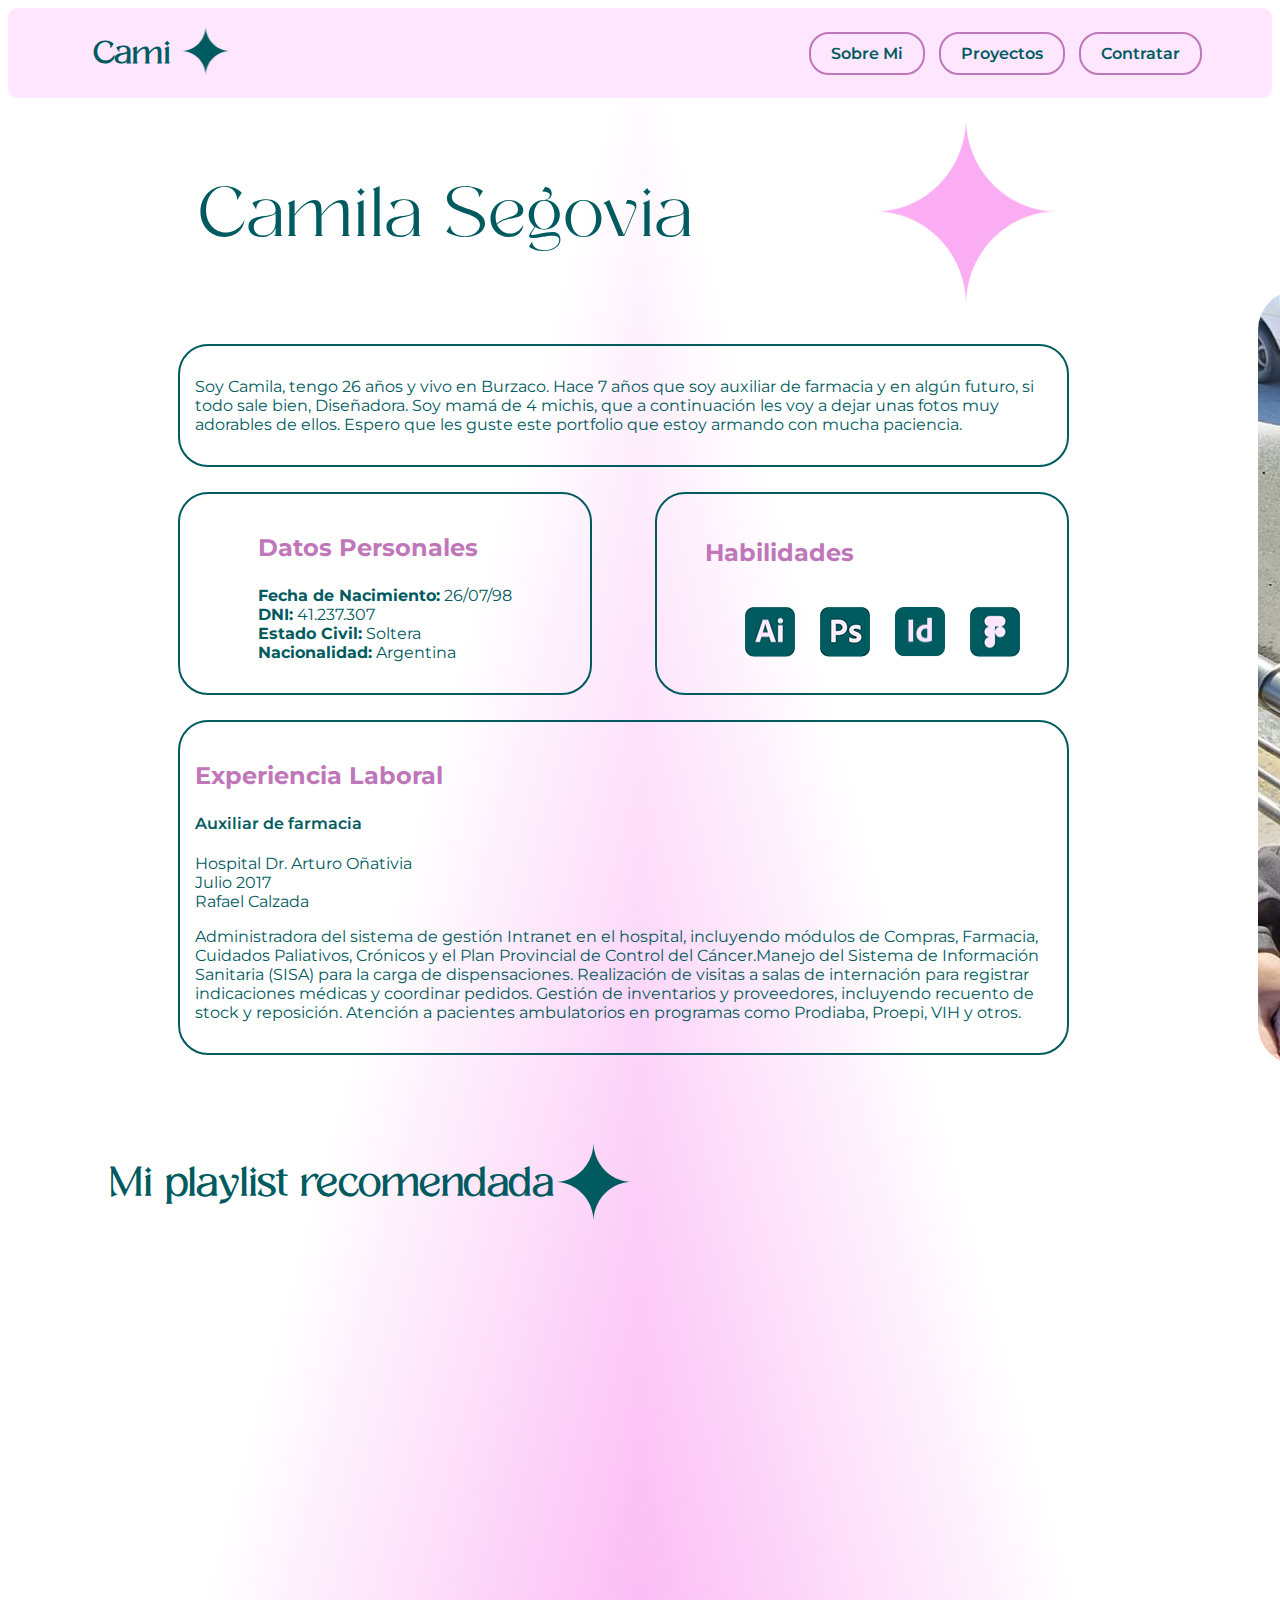
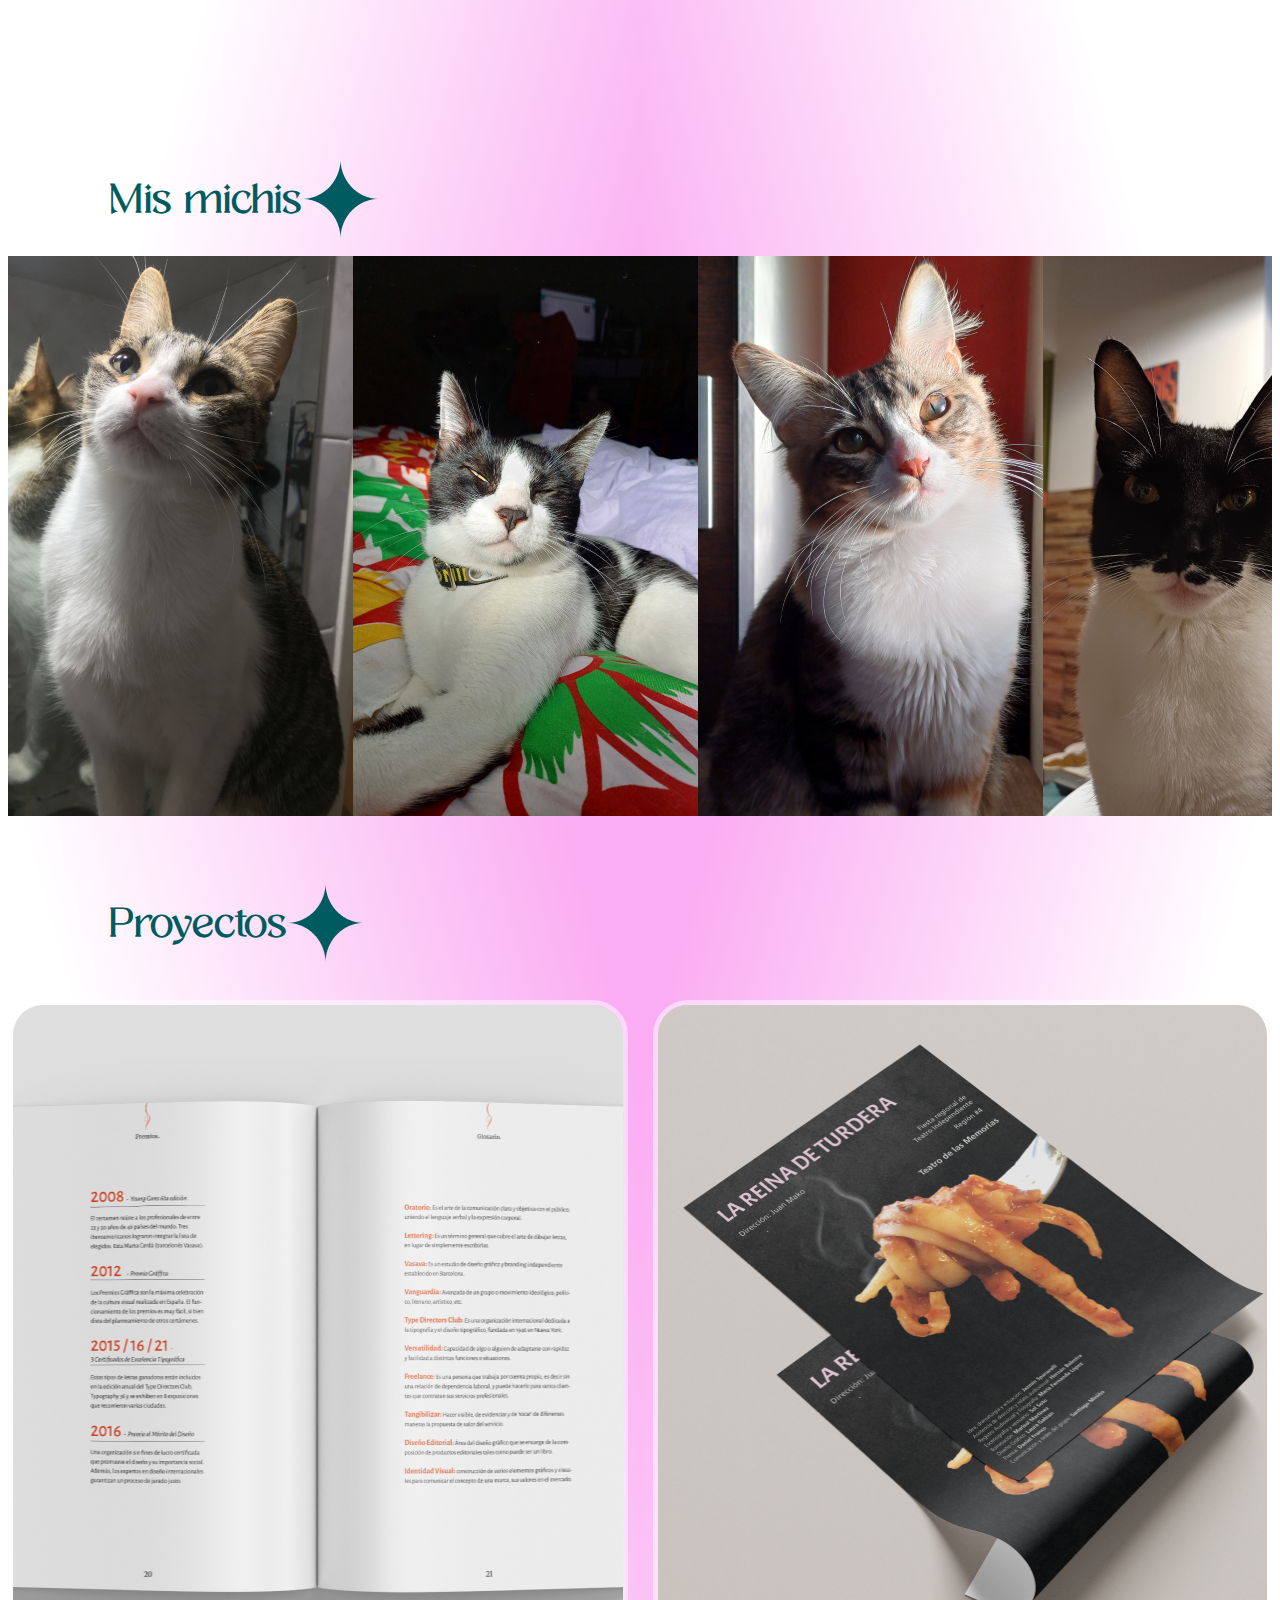
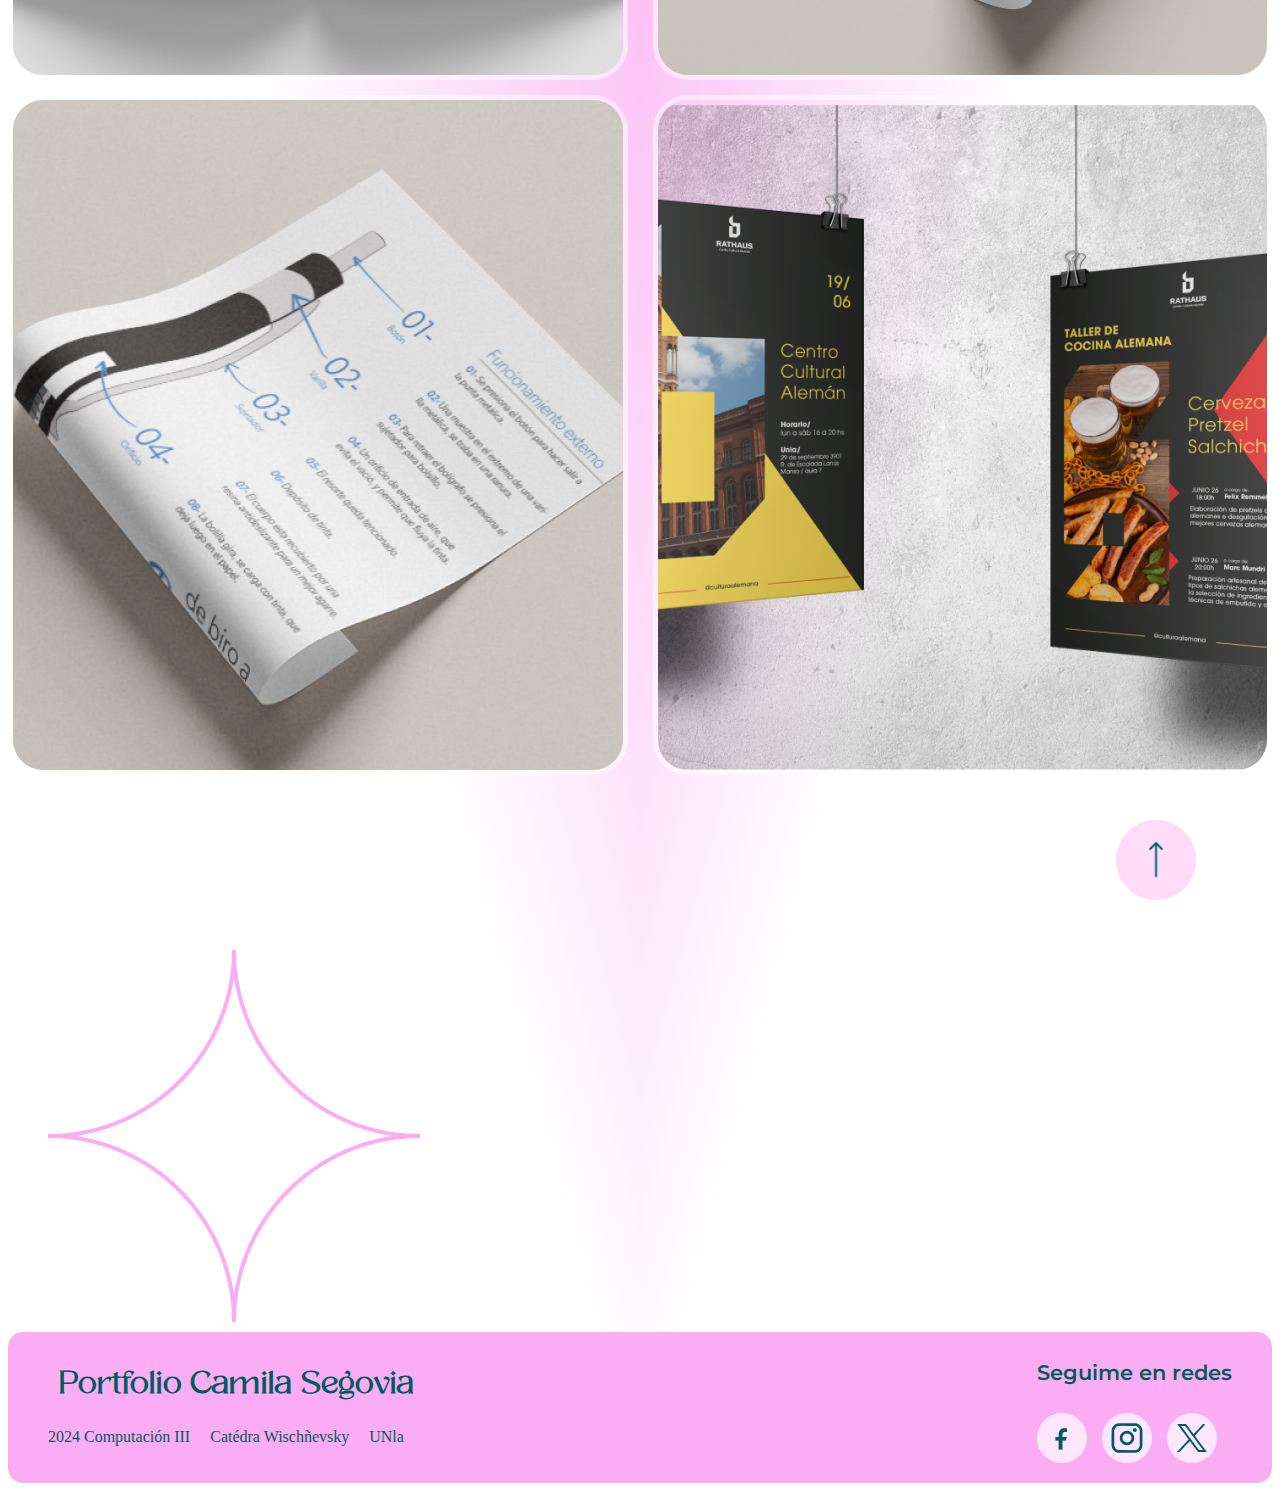
==== commit 298524c5: "avances en galeria" ====
--- a/index.html
+++ b/index.html
@@ -82,7 +82,7 @@
         </section>
         <section>
             <div class="titulos">
-                <h2>Mi playlist mas escuchada</h2>
+                <h2>Mi playlist recomendada</h2>
                 <img src="img/sobremi/destmichis.png" width="77px" height="80px" alt="destmichis">
             </div>
             <div class="playlist">
@@ -224,7 +224,7 @@
             <ul>
                 <li>2024 Computación III</li>
                 <li>Catédra Wischñevsky</li>
-                <li>Turno noche</li>
+                <li>UNla</li>
             </ul>
         </div>
         <div class="redes">
--- a/style.css
+++ b/style.css
@@ -454,7 +454,7 @@
     flex-wrap: wrap;
 }
 .galeria img{
-    box-shadow: 0px 4px 4px 0px rgba(0, 0, 0, 0.25);
+    box-shadow: 0px 2px 2px 0px rgba(0, 0, 0, 0.25);
 }
 .descripcion{
     display: inline-flex;
@@ -488,6 +488,10 @@
     display: flex;
     justify-content: center;
 }
+.playlist{
+    display: flex;
+    justify-content: center;
+}
 .playlist iframe{
     width: 80%;
     margin: 50px 0px;
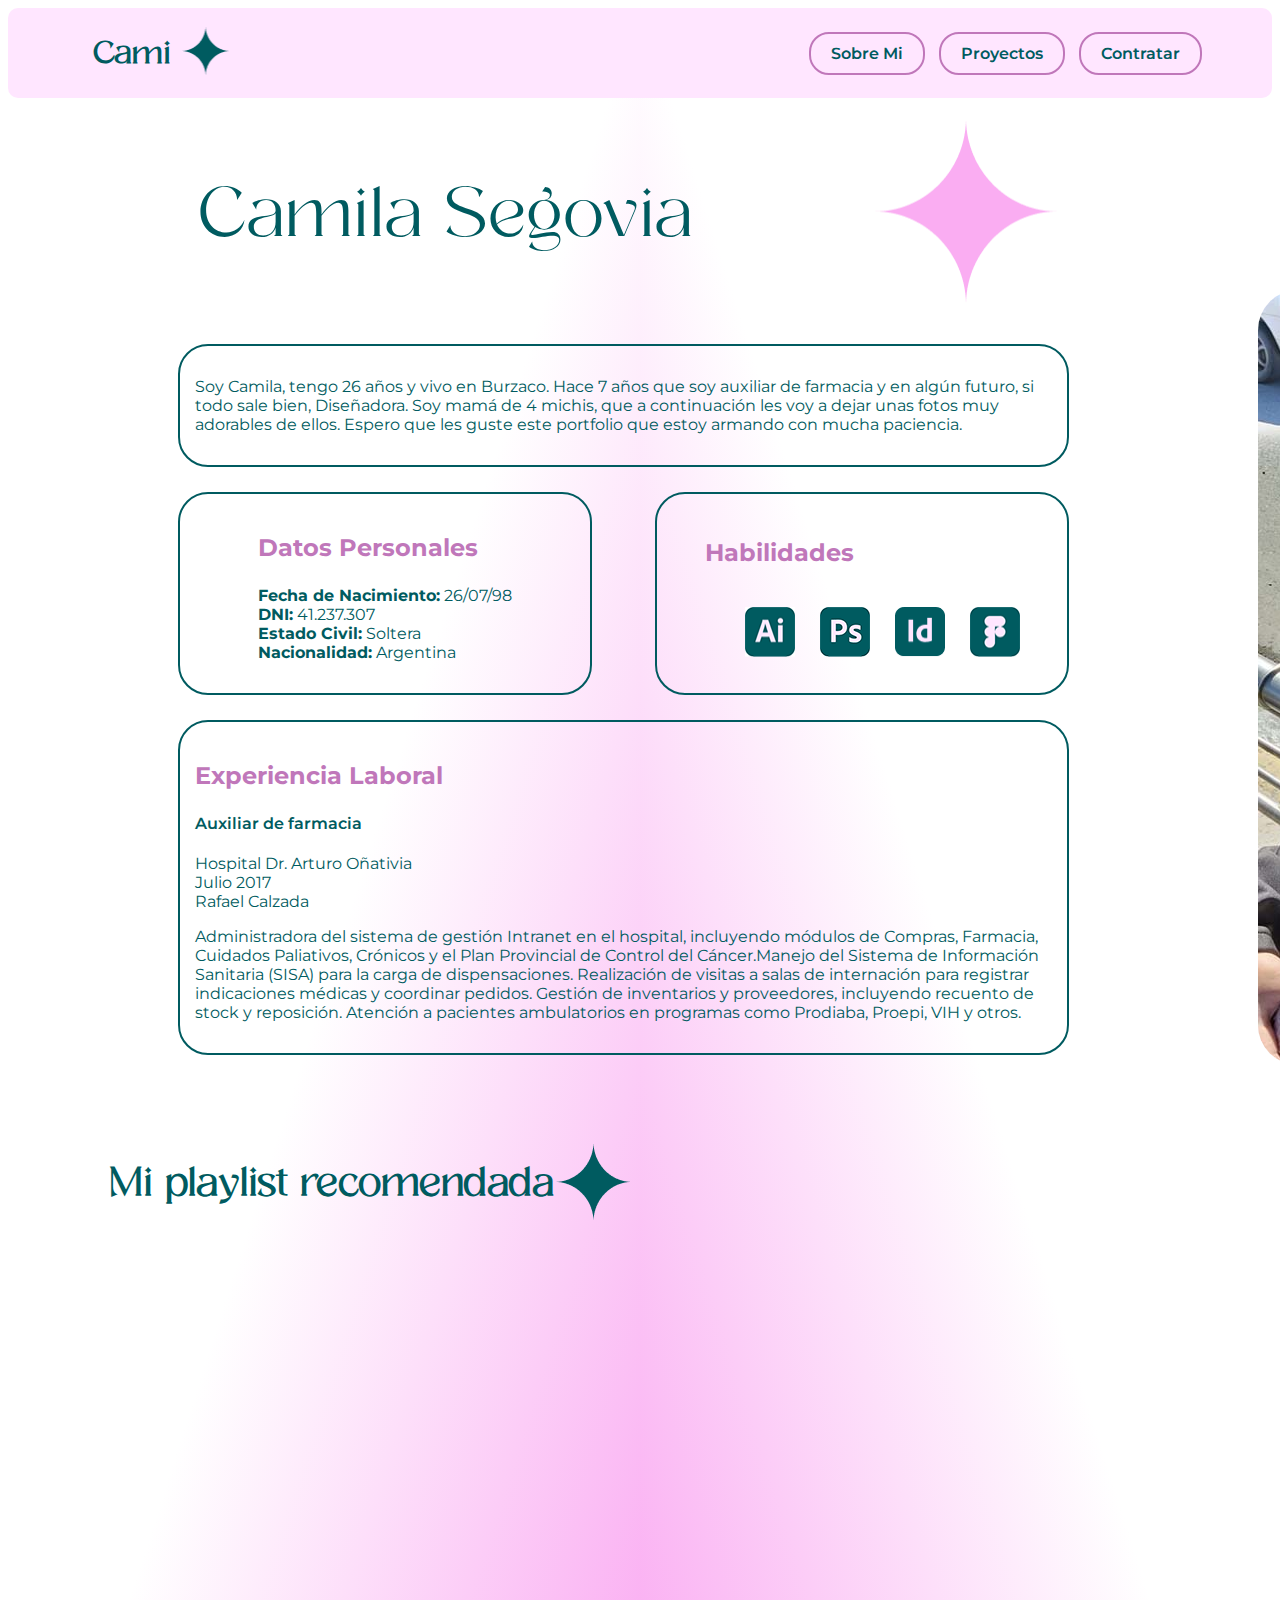
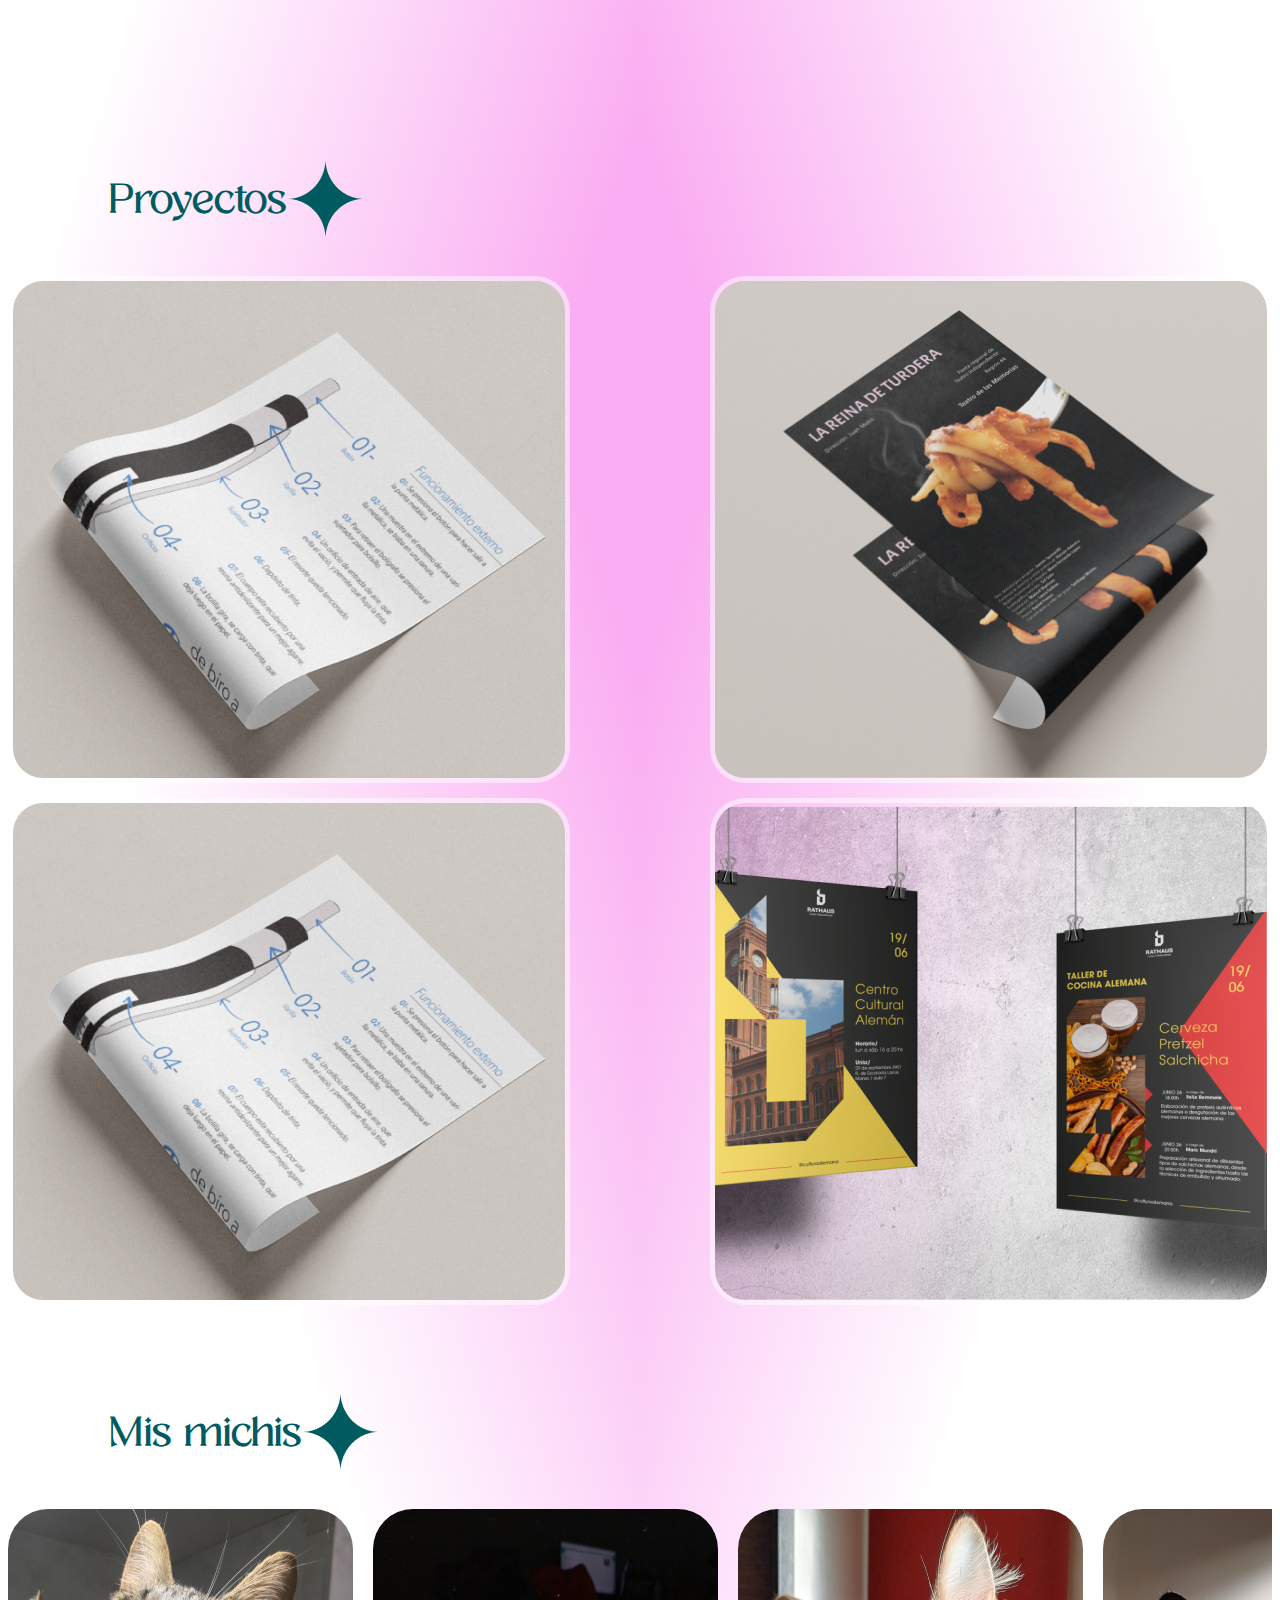
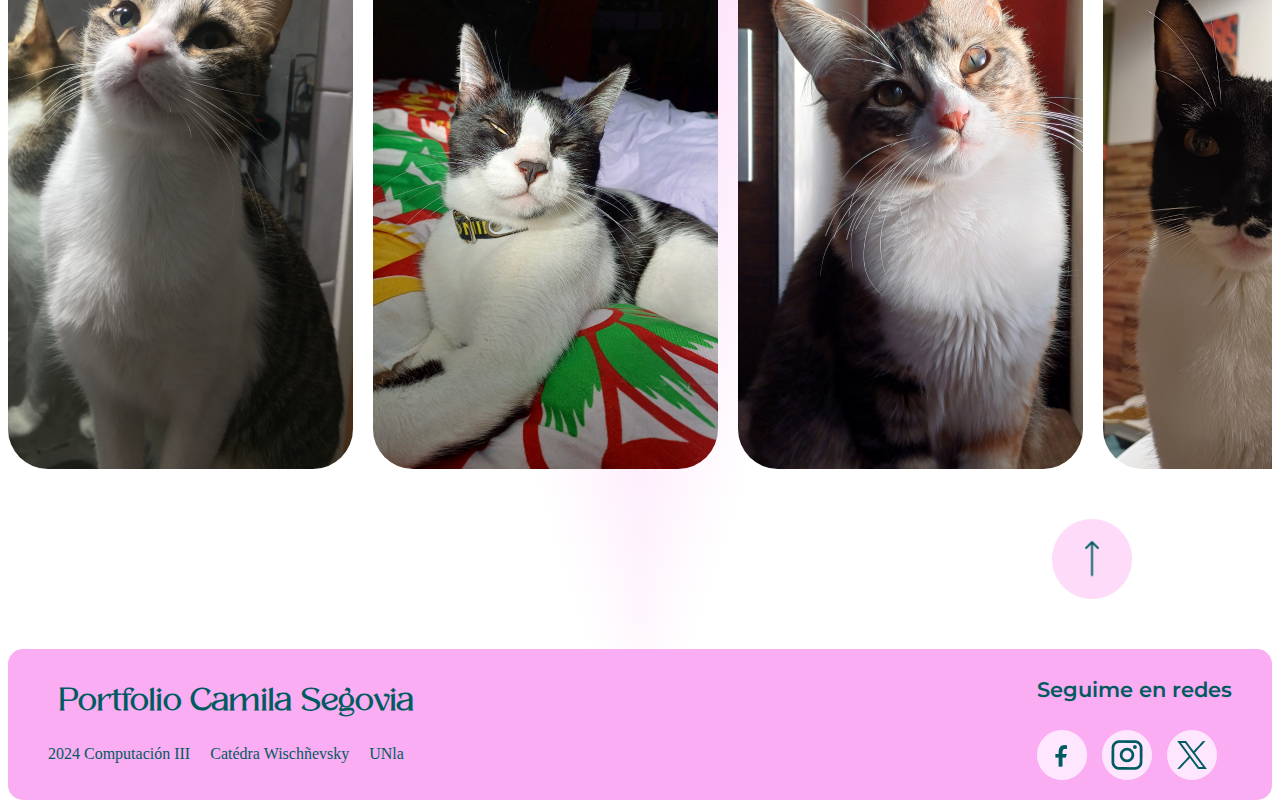
==== commit 8c3f80e2: "arreglos index y cinta michis" ====
--- a/index.html
+++ b/index.html
@@ -89,111 +89,19 @@
                 <iframe style="border-radius:12px" src="https://open.spotify.com/embed/playlist/37i9dQZF1DXbbu94YBG7Ye?utm_source=generator&theme=0" width="100%" height="352" frameBorder="0" allowfullscreen="" allow="autoplay; clipboard-write; encrypted-media; fullscreen; picture-in-picture" loading="lazy"></iframe>
             </div>
         </section>
-        <section>
-            <div class="titulos">
-                <h2>Mis michis</h2>
-                <img src="img/sobremi/destmichis.png" width="77px" height="80px" alt="destmichis">
-            </div>
-            <div class="slider">
-                <div class="slide-track">
-                    <div class="slide">
-                        <img src="img/sobremi/gatitos/gretu.png" width="345px" height="560px" alt="gretu">
-                    <div class="slide">
-                        <img src="img/sobremi/gatitos/timmy.png" width="345px" height="560px" alt="timmy">
-                    </div>
-                    <div class="slide">
-                        <img src="img/sobremi/gatitos/luna.png" width="345px" height="560px" alt="luna">
-                    </div>
-                    <div class="slide">
-                        <img src="img/sobremi/gatitos/negrito.png" width="345px" height="560px" alt="negrito">
-                    </div>
-                    <div class="slide">
-                        <img src="img/sobremi/gatitos/gretuu.png" width="345px" height="560px" alt="gretu">
-                    </div>
-                    <div class="slide">
-                        <img src="img/sobremi/gatitos/timmyy.png" width="345px" height="560px" alt="timmy">
-                    </div>
-                    <div class="slide">
-                        <img src="img/sobremi/gatitos/lunaa.png" width="345px" height="560px" alt="luna">
-                    </div>
-                    <div class="slide">
-                        <img src="img/sobremi/gatitos/negritoo.png" width="345px" height="560px" alt="negrito">
-                    </div>
-                    <div class="slide">
-                        <img src="img/sobremi/gatitos/gretuuu.png" width="345px" height="560px" alt="gretu">
-                    </div>
-                    <div class="slide">
-                        <img src="img/sobremi/gatitos/timmyyy.png" width="345px" height="560px" alt="timmy">
-                    </div>
-                    <div class="slide">
-                        <img src="img/sobremi/gatitos/lunaaa.png" width="345px" height="560px" alt="luna">
-                    </div>
-                    <div class="slide">
-                        <img src="img/sobremi/gatitos/negritooo.png" width="345px" height="560px" alt="negrito">
-                    </div>
-                    <div class="slide">
-                        <img src="img/sobremi/gatitos/timmyyyy.png" width="345px" height="560px" alt="timmy">
-                    </div>
-                    <div class="slide">
-                        <img src="img/sobremi/gatitos/lunaaaa.png" width="345px" height="560px" alt="luna">
-                    </div>
-                    <div class="slide">
-                        <img src="img/sobremi/gatitos/gretu.png" width="345px" height="560px" alt="gretu">
-                    <div class="slide">
-                        <img src="img/sobremi/gatitos/timmy.png" width="345px" height="560px" alt="timmy">
-                    </div>
-                    <div class="slide">
-                        <img src="img/sobremi/gatitos/luna.png" width="345px" height="560px" alt="luna">
-                    </div>
-                    <div class="slide">
-                        <img src="img/sobremi/gatitos/negrito.png" width="345px" height="560px" alt="negrito">
-                    </div>
-                    <div class="slide">
-                        <img src="img/sobremi/gatitos/gretuu.png" width="345px" height="560px" alt="gretu">
-                    </div>
-                    <div class="slide">
-                        <img src="img/sobremi/gatitos/timmyy.png" width="345px" height="560px" alt="timmy">
-                    </div>
-                    <div class="slide">
-                        <img src="img/sobremi/gatitos/lunaa.png" width="345px" height="560px" alt="luna">
-                    </div>
-                    <div class="slide">
-                        <img src="img/sobremi/gatitos/negritoo.png" width="345px" height="560px" alt="negrito">
-                    </div>
-                    <div class="slide">
-                        <img src="img/sobremi/gatitos/gretuuu.png" width="345px" height="560px" alt="gretu">
-                    </div>
-                    <div class="slide">
-                        <img src="img/sobremi/gatitos/timmyyy.png" width="345px" height="560px" alt="timmy">
-                    </div>
-                    <div class="slide">
-                        <img src="img/sobremi/gatitos/lunaaa.png" width="345px" height="560px" alt="luna">
-                    </div>
-                    <div class="slide">
-                        <img src="img/sobremi/gatitos/negritooo.png" width="345px" height="560px" alt="negrito">
-                    </div>
-                    <div class="slide">
-                        <img src="img/sobremi/gatitos/timmyyyy.png" width="345px" height="560px" alt="timmy">
-                    </div>
-                    <div class="slide">
-                        <img src="img/sobremi/gatitos/lunaaaa.png" width="345px" height="560px" alt="luna">
-                    </div>
-                </div>
-            </div>
-        </section>
         <div  id="proyectos" class="titulos">
             <h2>Proyectos</h2>
             <img src="img/sobremi/destmichis.png" width="77px" height="80px" alt="destmichis">
         </div>
         <section class="cardcontenedor">
             <div class="card">
-                <img src="img/proyectos/index/martacerda_893x670.png" width="893px" height="670px" alt="marta">
+                <img src="img/proyectos/index/666x497_biro.png" width="666px" height="497px" alt="marta">
                 <div class="card__content">
                     <a href="libro.html"><p class="card__title">Libro"Marta Cerda"</p></a>
                 </div>
             </div>
             <div class="card">
-                <img src="img/proyectos/index/turd_893x670.png" width="893px" height="670px" alt="turd">
+                <img src="img/proyectos/index/666x497_turd.png" width="666px" height="497px" alt="turd">
                 <div class="card__content">
                     <a href="teatro.html"><p class="card__title">Teatro Independiente "La reina de turdera"</p></a>
                 </div>
@@ -201,20 +109,111 @@
         </section>
         <section class="cardcontenedor">
             <div class="card">
-                <img src= "img/proyectos/index/biro_893x670.png" width="893px" height="670px" alt="birome">
+                <img src= "img/proyectos/index/666x497_biro.png" width="666px" height="497px" alt="birome">
                 <div class="card__content">
                     <a href="biro.html"><p class="card__title">Infografía, de Biro a Birome</p></a>
                 </div>
             </div>
             <div class="card">
-                <img src="img/proyectos/index/ratha_893x670.png" width="893px" height="670px" alt="rathaus">
+                <img src="img/proyectos/index/666x497_rathaus.png" width="666px" height="497px" alt="rathaus">
                 <div class="card__content">
                     <a href="rathaus.html"><p class="card__title">Centro Cultural Rathaus</p></a>
                 </div>
             </div>
         </section>
+        <section>
+            <div class="titulos">
+                <h2>Mis michis</h2>
+                <img src="img/sobremi/destmichis.png" width="77px" height="80px" alt="destmichis">
+            </div>
+            <div class="slider">
+                <div class="slide-track">
+                    <div class="slide">
+                        <img src="img/sobremi/gatitos/gretu.png" width="345px" height="560px" alt="gretu">
+                    <div class="slide">
+                        <img src="img/sobremi/gatitos/timmy.png" width="345px" height="560px" alt="timmy">
+                    </div>
+                    <div class="slide">
+                        <img src="img/sobremi/gatitos/luna.png" width="345px" height="560px" alt="luna">
+                    </div>
+                    <div class="slide">
+                        <img src="img/sobremi/gatitos/negrito.png" width="345px" height="560px" alt="negrito">
+                    </div>
+                    <div class="slide">
+                        <img src="img/sobremi/gatitos/gretuu.png" width="345px" height="560px" alt="gretu">
+                    </div>
+                    <div class="slide">
+                        <img src="img/sobremi/gatitos/timmyy.png" width="345px" height="560px" alt="timmy">
+                    </div>
+                    <div class="slide">
+                        <img src="img/sobremi/gatitos/lunaa.png" width="345px" height="560px" alt="luna">
+                    </div>
+                    <div class="slide">
+                        <img src="img/sobremi/gatitos/negritoo.png" width="345px" height="560px" alt="negrito">
+                    </div>
+                    <div class="slide">
+                        <img src="img/sobremi/gatitos/gretuuu.png" width="345px" height="560px" alt="gretu">
+                    </div>
+                    <div class="slide">
+                        <img src="img/sobremi/gatitos/timmyyy.png" width="345px" height="560px" alt="timmy">
+                    </div>
+                    <div class="slide">
+                        <img src="img/sobremi/gatitos/lunaaa.png" width="345px" height="560px" alt="luna">
+                    </div>
+                    <div class="slide">
+                        <img src="img/sobremi/gatitos/negritooo.png" width="345px" height="560px" alt="negrito">
+                    </div>
+                    <div class="slide">
+                        <img src="img/sobremi/gatitos/timmyyyy.png" width="345px" height="560px" alt="timmy">
+                    </div>
+                    <div class="slide">
+                        <img src="img/sobremi/gatitos/lunaaaa.png" width="345px" height="560px" alt="luna">
+                    </div>
+                    <div class="slide">
+                        <img src="img/sobremi/gatitos/gretu.png" width="345px" height="560px" alt="gretu">
+                    <div class="slide">
+                        <img src="img/sobremi/gatitos/timmy.png" width="345px" height="560px" alt="timmy">
+                    </div>
+                    <div class="slide">
+                        <img src="img/sobremi/gatitos/luna.png" width="345px" height="560px" alt="luna">
+                    </div>
+                    <div class="slide">
+                        <img src="img/sobremi/gatitos/negrito.png" width="345px" height="560px" alt="negrito">
+                    </div>
+                    <div class="slide">
+                        <img src="img/sobremi/gatitos/gretuu.png" width="345px" height="560px" alt="gretu">
+                    </div>
+                    <div class="slide">
+                        <img src="img/sobremi/gatitos/timmyy.png" width="345px" height="560px" alt="timmy">
+                    </div>
+                    <div class="slide">
+                        <img src="img/sobremi/gatitos/lunaa.png" width="345px" height="560px" alt="luna">
+                    </div>
+                    <div class="slide">
+                        <img src="img/sobremi/gatitos/negritoo.png" width="345px" height="560px" alt="negrito">
+                    </div>
+                    <div class="slide">
+                        <img src="img/sobremi/gatitos/gretuuu.png" width="345px" height="560px" alt="gretu">
+                    </div>
+                    <div class="slide">
+                        <img src="img/sobremi/gatitos/timmyyy.png" width="345px" height="560px" alt="timmy">
+                    </div>
+                    <div class="slide">
+                        <img src="img/sobremi/gatitos/lunaaa.png" width="345px" height="560px" alt="luna">
+                    </div>
+                    <div class="slide">
+                        <img src="img/sobremi/gatitos/negritooo.png" width="345px" height="560px" alt="negrito">
+                    </div>
+                    <div class="slide">
+                        <img src="img/sobremi/gatitos/timmyyyy.png" width="345px" height="560px" alt="timmy">
+                    </div>
+                    <div class="slide">
+                        <img src="img/sobremi/gatitos/lunaaaa.png" width="345px" height="560px" alt="luna">
+                    </div>
+                </div>
+            </div>
+        </section>
         <a href="index.html"><div class="flecha"><img src="img/sobremi/flecha.png" width="80px" height="80px" alt="flecha"></div></a>
-        <div class="destsinfondo"> <img src="img/sobremi/destello_sinfondo.png" height="372px" width="372px" alt="destello"></div>
     </main>
 <!--FIN DE SECCIONES-->
 <!--INICIO FOOTER-->
--- a/style.css
+++ b/style.css
@@ -198,14 +198,19 @@
 }
 /*inicio del slider infinito*/ /*todavia no me sale infinito*/
 .slider{
+    margin: 20px 0px;
     overflow: hidden;
 }
 .slide{
-    display: flex;
+    gap: 20px;
+    display: flex;
+}
+.slide img{
+    border-radius: 40px;
 }
 .slider .slide-track{
     animation: scroll 50s linear infinite;
-    width:(calc (760px * 28)); /*calcular operacion*/
+    width:(calc (760px * 50)); /*calcular operacion*/
 }
 @keyframes scroll { /*permite animar*/
     0%{
@@ -221,13 +226,13 @@
 .cardcontenedor{
     display: flex;
     justify-content: center;
-    gap: 35px;
+    gap: 150px;
     margin: 25px 5px;
 }
 .card {
     position: relative;
-    width: 893px;
-    height: 670px;
+    width: 666px;
+    height: 497px;
     border-radius: 30px;
     display: flex;
     align-items: center;
@@ -238,7 +243,7 @@
     transition: all 0.6s cubic-bezier(0.175, 0.885, 0.32, 1.275);
 }
 .card img {
-    width: 893px;
+    width: 666px;
     fill: #333;
     transition: all 0.6s cubic-bezier(0.175, 0.885, 0.32, 1.275);
 }
@@ -277,17 +282,26 @@
 /*formulario*/
 .contenedorinput{
     display: flex;
-    height: 106px;
-    align-items: center;
-    justify-content: center;
-    gap: 40px;
+    height: 90px;
+    align-items: center;
+    justify-content: center;
+    gap: 20px ;
 }
 .comentarioad{
+    width: 30%;
+    height: 90px;
     display: flex;
     align-items: center;
     justify-content: center;
     gap: 40px;
     border: 30px;
+}
+.contenedorcomen{
+    display: flex;
+    justify-content: center;
+}
+.comentarioad .input-group input{
+    padding: 20px 140px;
 }
 .input-group {
     position: relative;
@@ -428,7 +442,7 @@
 }
 .flecha{
     display: flex;
-    width: 90%;
+    width: 85%;
     margin: 50px;
     justify-content: flex-end;
 }
@@ -497,5 +511,4 @@
     margin: 50px 0px;
 }
 
-
 /*FIN, gracias por ver*/
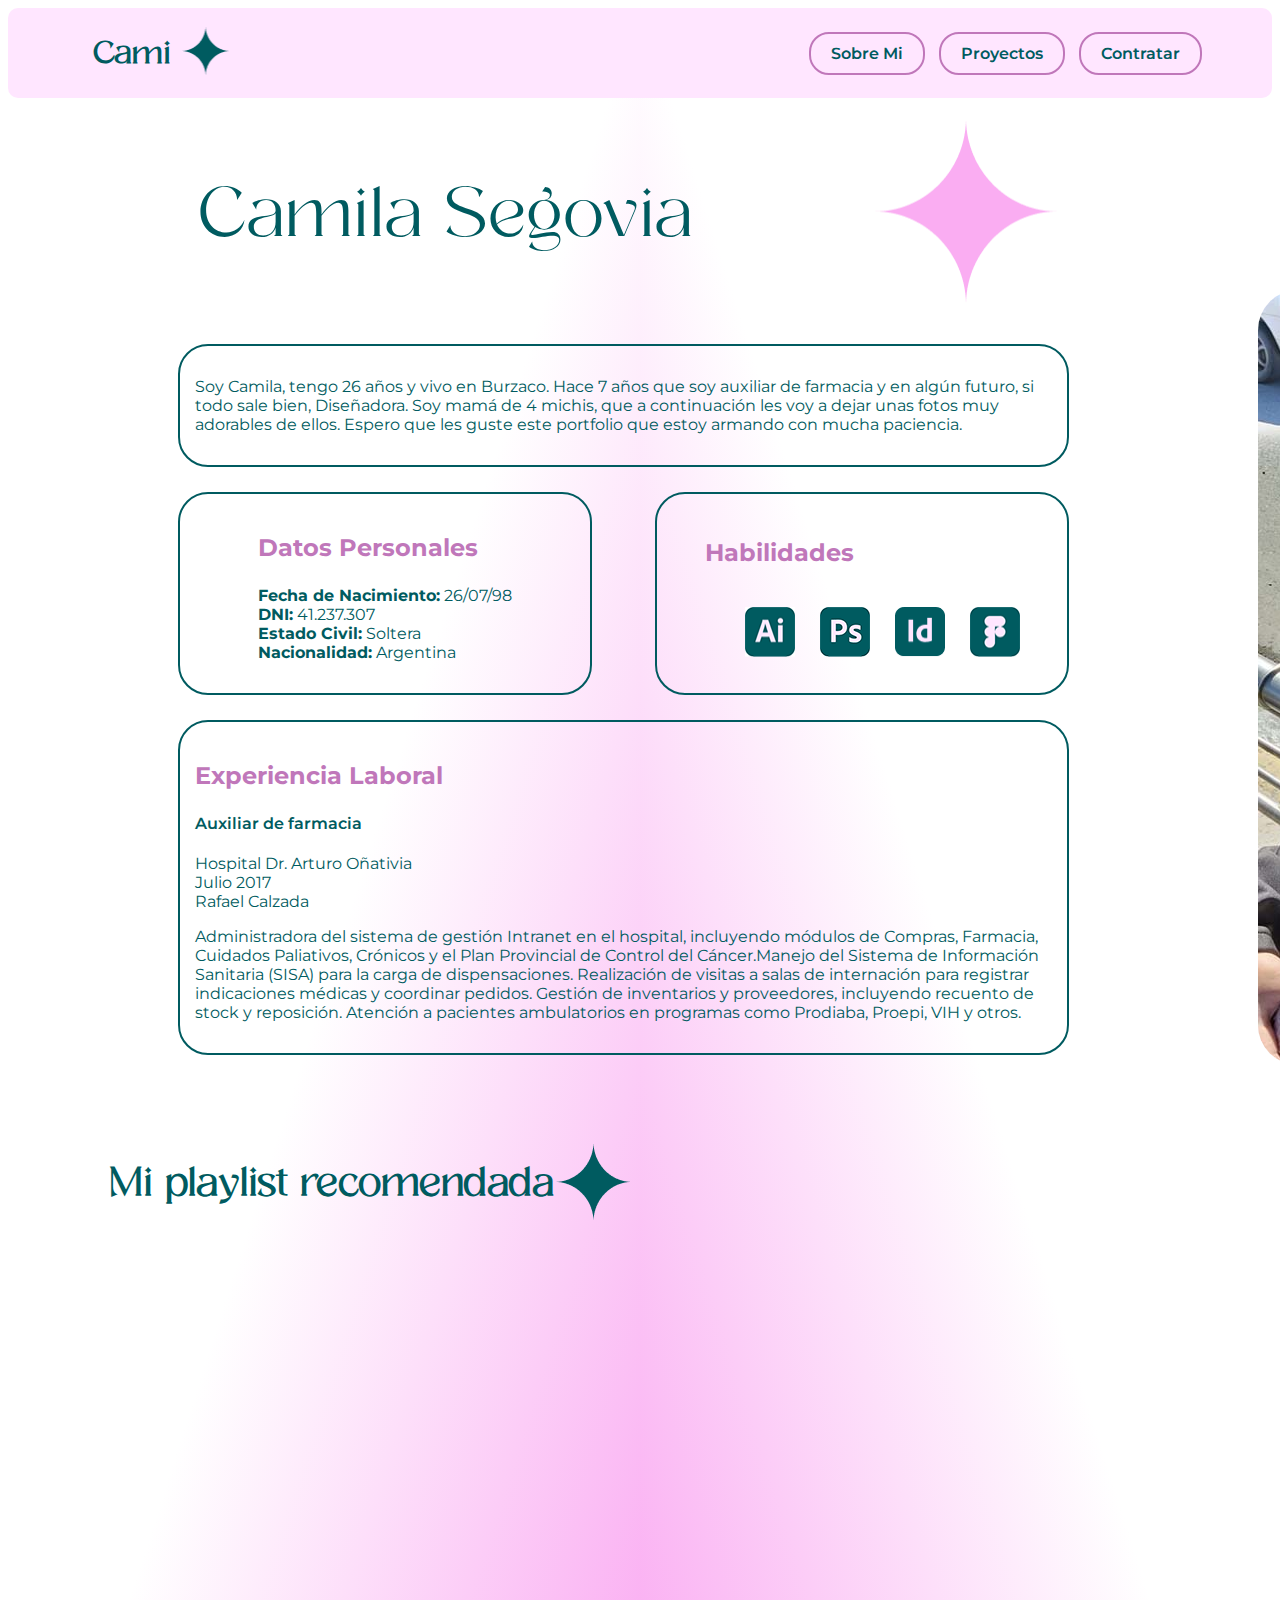
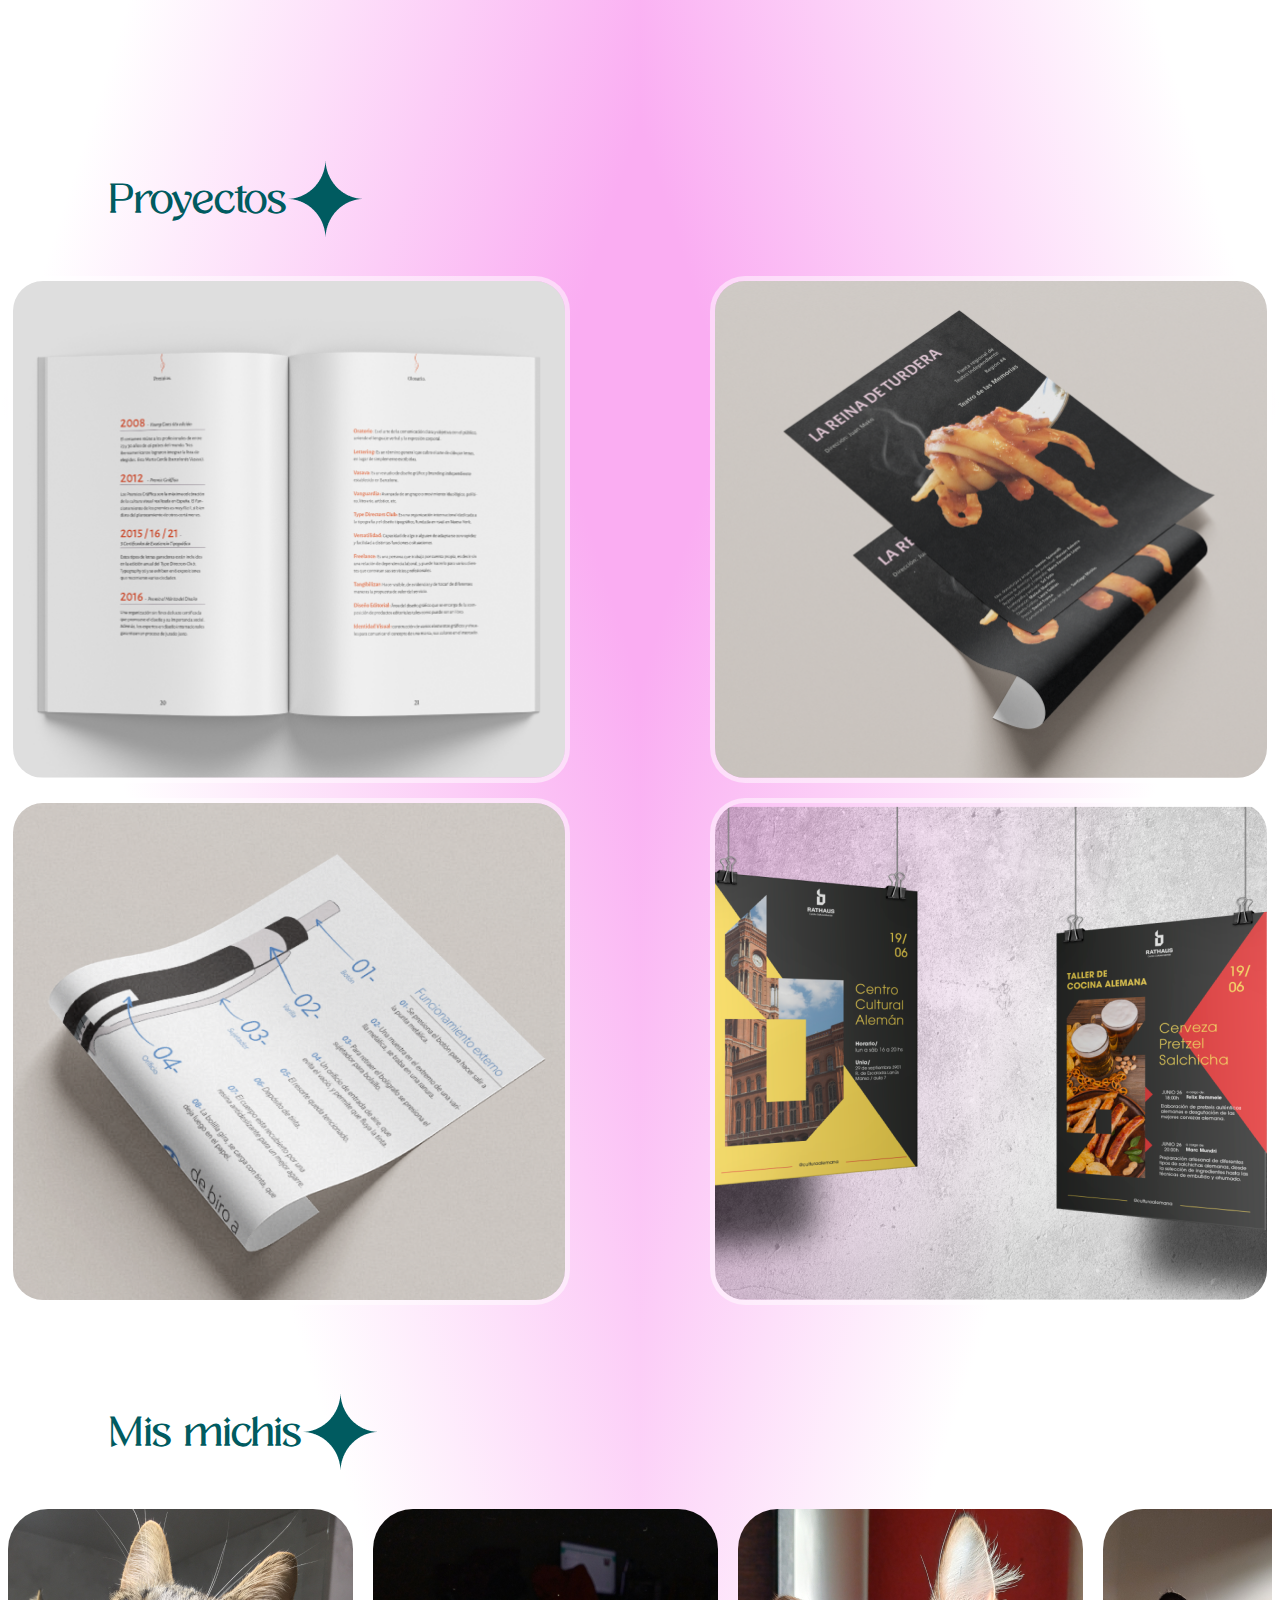
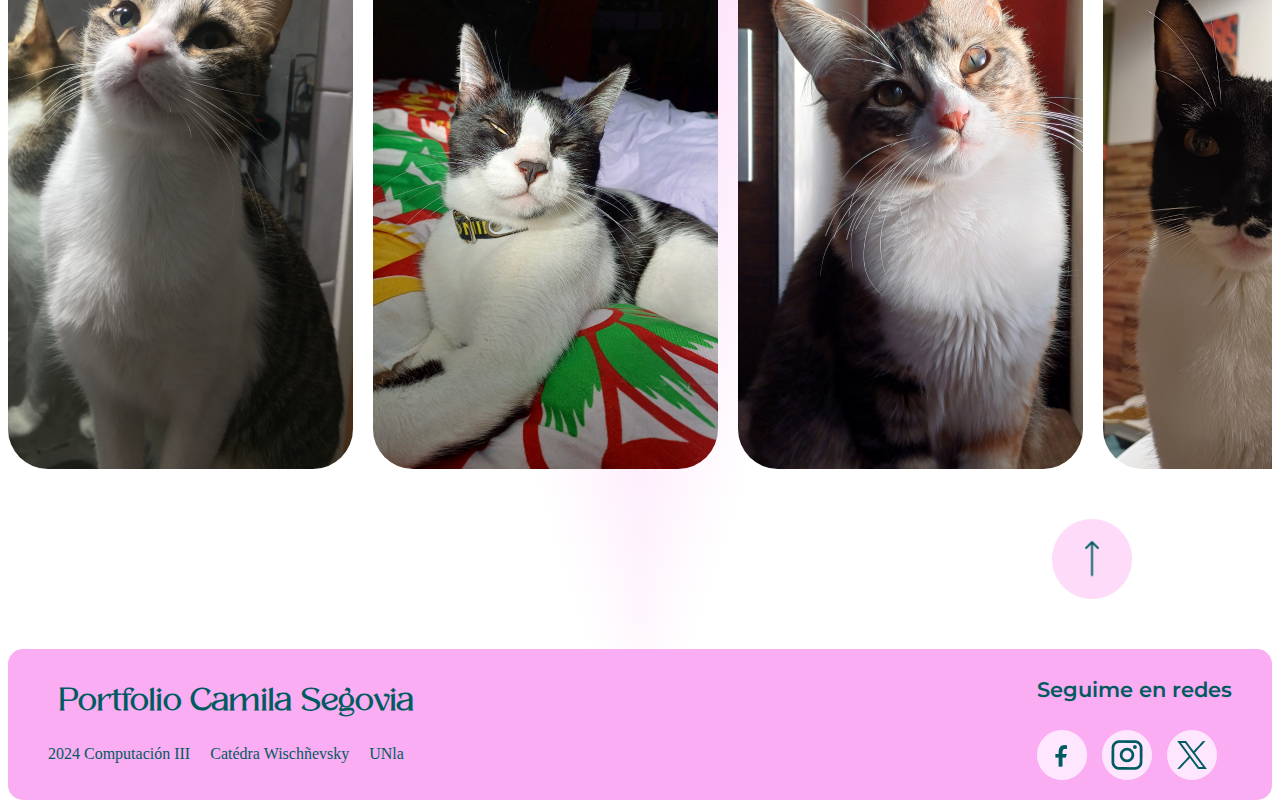
==== commit bbd78457: "media query" ====
--- a/index.html
+++ b/index.html
@@ -5,6 +5,7 @@
     <title>Portfolio Camila Segovia</title>
     <link rel="stylesheet" href="style.css">
     <link rel="shortcut icon" href="img/sobremi/favicon.png" type="image/x-icon">
+    <meta name="viewport" content="width=device-width, initial-scale=1.0">
     <!--FUENTES-->
     <link rel="preconnect" href="https://fonts.googleapis.com">
     <link rel="preconnect" href="https://fonts.gstatic.com" crossorigin>
@@ -95,7 +96,7 @@
         </div>
         <section class="cardcontenedor">
             <div class="card">
-                <img src="img/proyectos/index/666x497_biro.png" width="666px" height="497px" alt="marta">
+                <img src="img/proyectos/index/666x497_libro.png" width="666px" height="497px" alt="marta">
                 <div class="card__content">
                     <a href="libro.html"><p class="card__title">Libro"Marta Cerda"</p></a>
                 </div>
--- a/style.css
+++ b/style.css
@@ -172,6 +172,131 @@
     font-weight: 600;
     line-height: normal;
 }
+/*fin de secciones*/
+/*media query nav y sobre mi*/
+@media screen and (max-width: 600px) {
+    header {
+        background-color: #FFE6FF;
+        width: 100%;
+        border-radius: 10px;
+        border: 5px;
+        box-sizing: border-box;
+    }
+    nav ul li {
+        display: flex;
+    }
+    .botonera {
+        display: flex;
+        height: auto;
+    }
+    .botonera a {
+        font-size: 0.8em;
+    }
+    nav ul {
+        display: flex;
+        align-items: center;
+    }
+    .destello_nav {
+        display: inline-flex;
+    }
+    .destello_nav h5 {
+        font-size: 1.4em;
+    }
+    h1 {
+        font-size: 2.5em;
+        margin: 15px 5px;
+    }
+    .secciones {
+        display: flex;
+        flex-direction: column;
+        width: 100%;
+        margin: 5px 10px;
+        align-items: center;
+        row-gap: 15px;
+    }
+    .titulo {
+        display: flex;
+        align-items: center;
+        gap: 10px;
+        margin: 5px;
+    }
+    .texto, .datos, .experiencia, .habilidades {
+        padding: 10px;
+        justify-content: center;
+        align-items: center;
+        border-radius: 20px;
+        width: 100%;
+    }
+    .habilidades ul {
+        flex-direction: flex;
+    }
+    h3 {
+        font-size: 1em;
+        text-align: center;
+    }
+    p, h4 {
+        font-size: 0.7em;
+    }
+    .cami img {
+        top: 40%; /* Ajusta la posición en pantallas pequeñas */
+        left: 30%; /* Cambia la posición horizontalmente */
+        width: 40%; /* Ajusta el tamaño de la imagen */
+        height: auto;
+    }
+
+}
+@media screen and (max-width: 600px) {
+    footer {
+        flex-direction:row;
+        padding: 20px 10px;
+        align-content: flex-start;
+    }
+    .portfolio {
+        align-items: flex-start;
+    }
+    .portfolio h3{
+        text-align: start;
+    }   
+    .portfolio ul {
+        flex-direction: column;
+        align-items: flex-start;
+        gap: 10px;
+    }
+    .redes {
+        align-items: flex-end;
+    }
+    .redes ul {
+        flex-direction: row;
+        align-items: center;
+    }
+}
+@media screen and (max-width: 600px) {
+    .cardcontenedor {
+        flex-direction: column;
+        gap: 20px;
+        margin: 15px 5px;
+    }
+    .card {
+        width: 70%;
+        height: auto;
+        border-radius: 20px;
+        box-shadow: 0 0 0 3px #ffffff80;
+    }
+    .card img {
+        width: 100%;
+        height: auto;
+    }
+    .card__content {
+        padding: 15px;
+        transform: rotateX(-90deg);
+    }
+    .card__title {
+        font-size: 1.2em;
+        padding: 10px;
+    }
+}
+/*fin media*/
+
 /*FIN DE SECCIONES*/
 .titulos{
     display: inline-flex;
@@ -181,7 +306,6 @@
 .destellogiro{
     animation: giroinf 2.5s linear infinite;
 }
-
 @keyframes giroinf {
     0% {
         transform: rotate(0deg);
@@ -396,7 +520,6 @@
     transform: translateY(-0.1em);
     }
 }
-
 /*fin de boton*/
 /*Inicio de footer*/
 footer{
@@ -460,7 +583,7 @@
         transform: rotate(360deg);
 }
 }
-/*FOTORAMA*/
+/*galeria*/
 .galeria{
     display: flex;
     justify-content: center;
@@ -482,7 +605,7 @@
     font-style: normal;
     font-weight: 400;
     line-height: normal;
-    }
+}
 /*footer form*/
 .fixed{
     position: fixed;
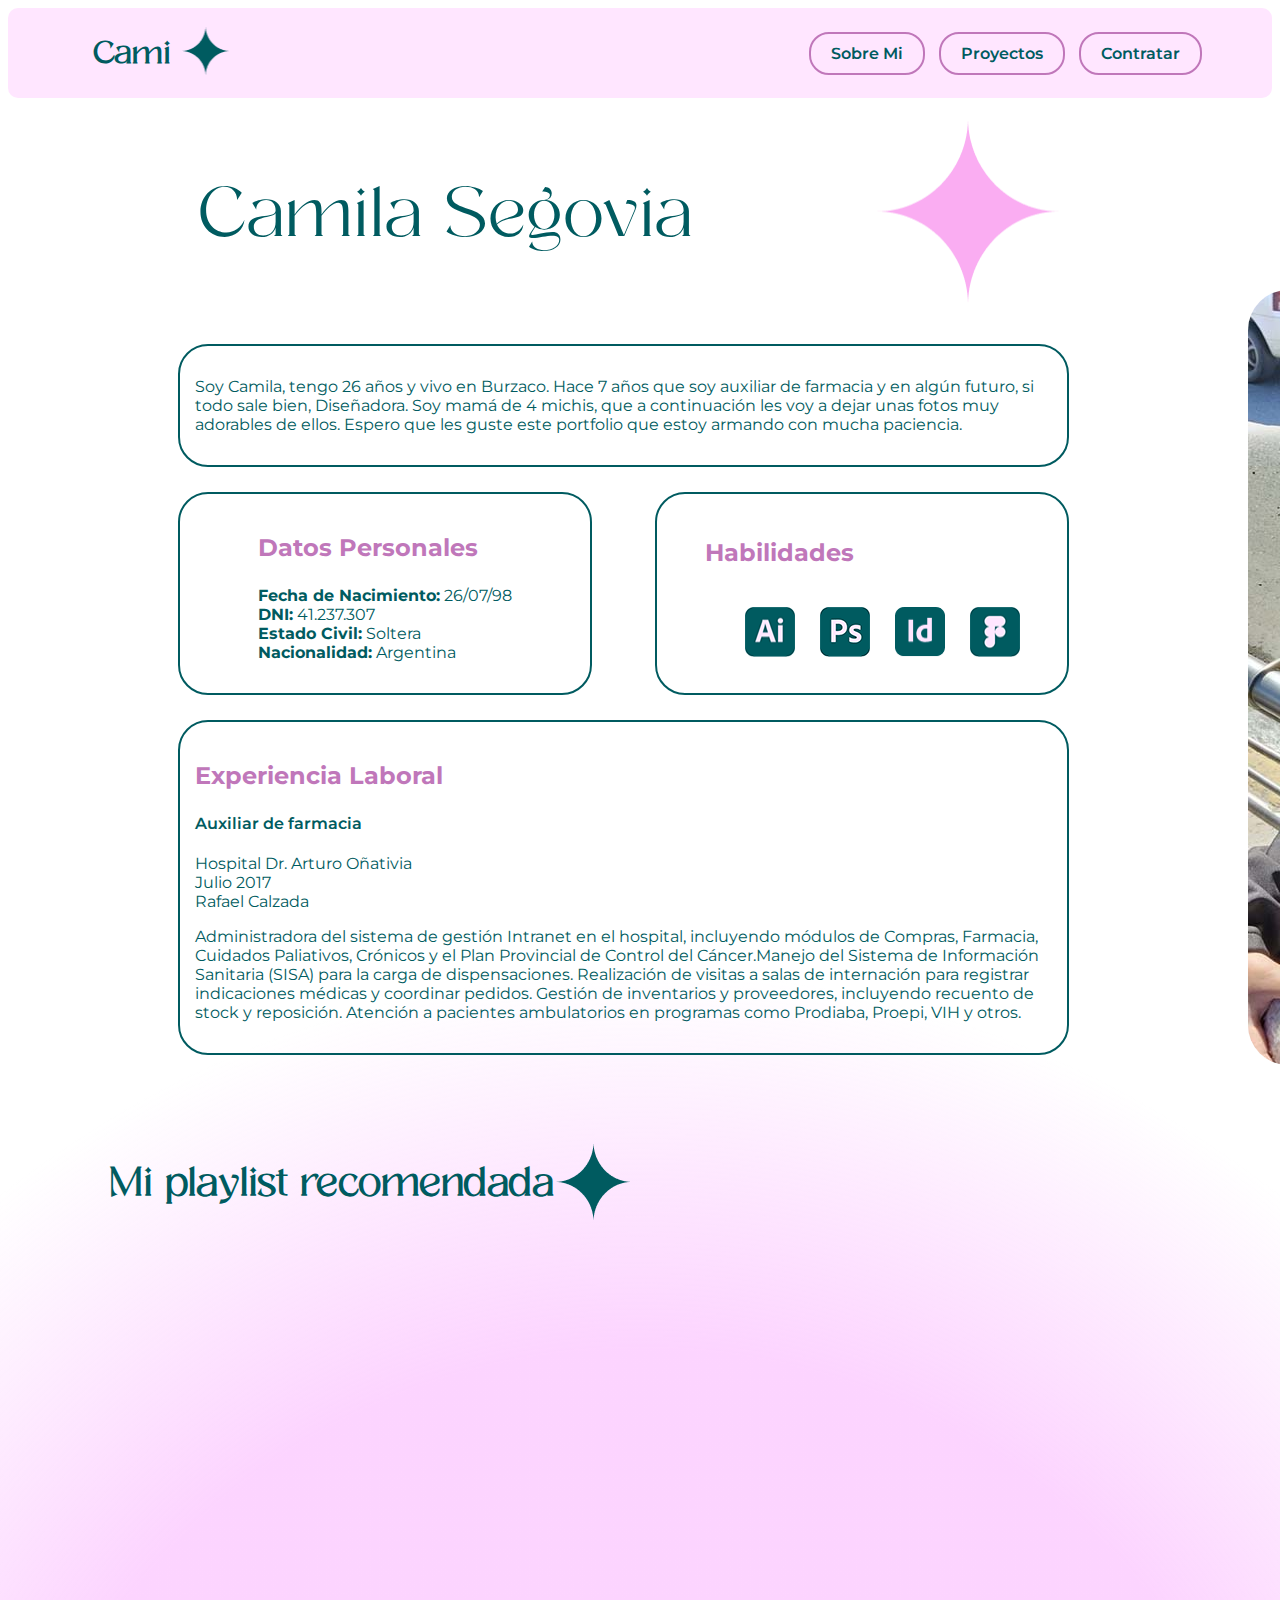
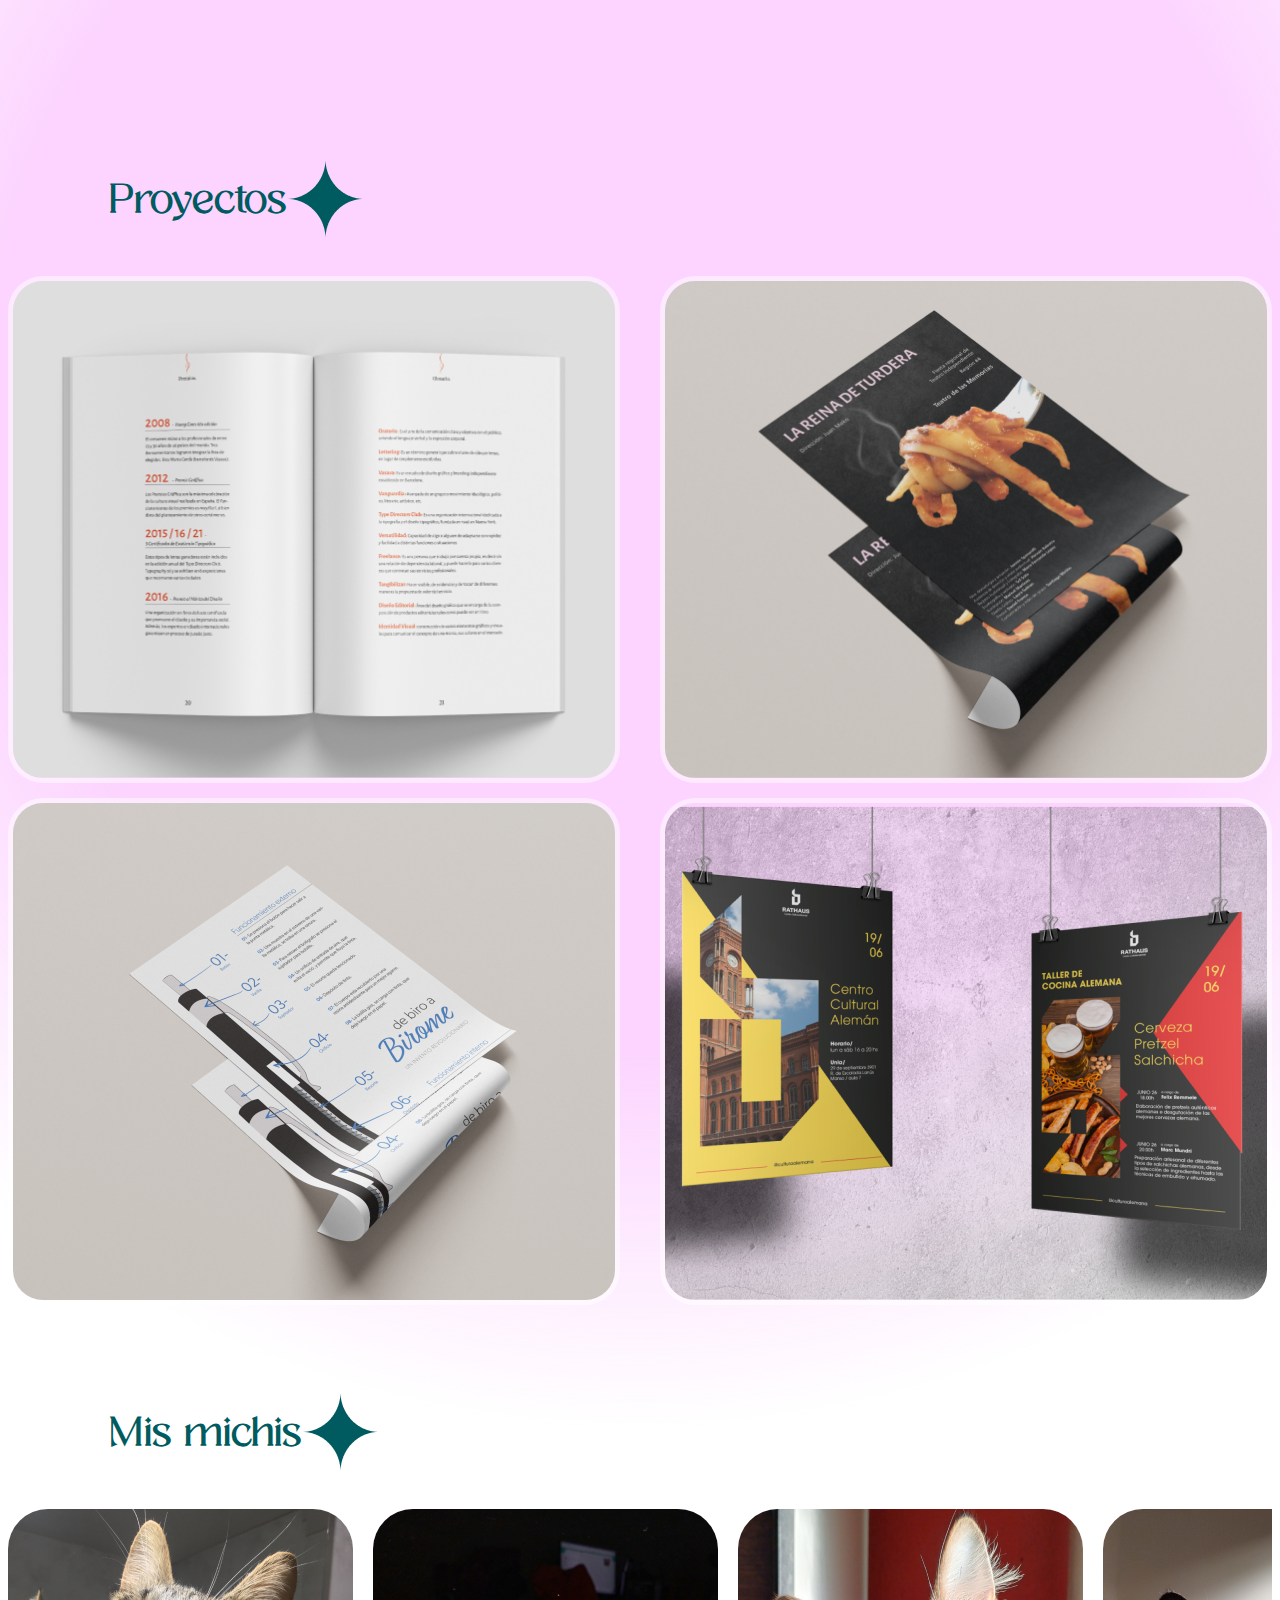
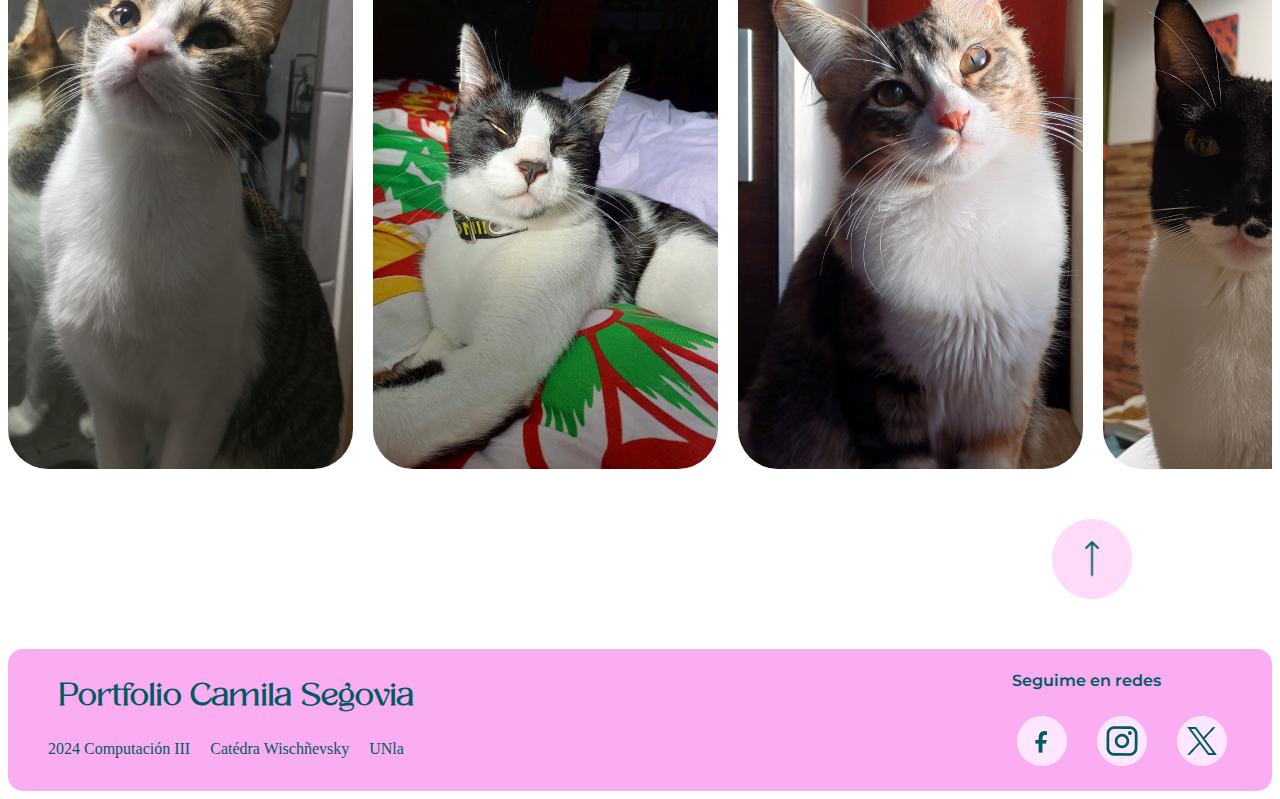
==== commit 9f64dcb5: "ultimando detalles" ====
--- a/index.html
+++ b/index.html
@@ -10,7 +10,6 @@
     <link rel="preconnect" href="https://fonts.googleapis.com">
     <link rel="preconnect" href="https://fonts.gstatic.com" crossorigin>
     <link href="https://fonts.googleapis.com/css2?family=Montserrat:ital@0;1&display=swap" rel="stylesheet">
-
 </head>
 <body>
 <!--inicio del header-->
--- a/style.css
+++ b/style.css
@@ -1,12 +1,12 @@
 @charset "UTF-8";
 @font-face {
     font-family: "Zitter";
-    src: url(/font/zitterregular-51jza.otf);
+    src: url(./font/zitterregular-51jza.otf);
     font-style: normal;
     font-weight: 400;
 }
 body{
-    background: linear-gradient(to bottom right, #FAADF2 7%, #FFF 50%) bottom right / 50% 50% no-repeat, linear-gradient(to bottom left, #FAADF2 7%, #FFF 50%) bottom left / 50% 50% no-repeat, linear-gradient(to top left, #FAADF2 7%, #FFF 50%) top left / 50% 50% no-repeat, linear-gradient(to top right, #FAADF2 7%, #FFF 50%) top right / 50% 50% no-repeat;
+    background: radial-gradient(circle, rgba(251,195,255,0.7147233893557423) 31%, rgba(255,255,255,1) 49%);
 }
 header{
     background-color: #FFE6FF;
@@ -89,9 +89,10 @@
 }
 .titulo{
     display: inline-flex;
-    gap: 170px;
+    width: 100%;
     align-items: center;
     margin: 10px;
+    justify-content: space-between;
 }
 .texto{
     display: flex;
@@ -141,7 +142,7 @@
     display: flex;
     border-radius: 40px;
     position: relative;
-    left: 1250px;
+    left: 1240px;
     bottom: 775px;
 }
 .cami{
@@ -173,7 +174,7 @@
     line-height: normal;
 }
 /*fin de secciones*/
-/*media query nav y sobre mi*/
+/* Media query para pantallas de 600px */
 @media screen and (max-width: 600px) {
     header {
         background-color: #FFE6FF;
@@ -191,6 +192,7 @@
     }
     .botonera a {
         font-size: 0.8em;
+        padding: 7px;
     }
     nav ul {
         display: flex;
@@ -209,23 +211,19 @@
     .secciones {
         display: flex;
         flex-direction: column;
-        width: 100%;
+        width: 95%;
         margin: 5px 10px;
-        align-items: center;
         row-gap: 15px;
     }
     .titulo {
         display: flex;
         align-items: center;
-        gap: 10px;
+        gap: 20px;
         margin: 5px;
     }
     .texto, .datos, .experiencia, .habilidades {
         padding: 10px;
-        justify-content: center;
-        align-items: center;
-        border-radius: 20px;
-        width: 100%;
+        width: 90%;
     }
     .habilidades ul {
         flex-direction: flex;
@@ -235,20 +233,16 @@
         text-align: center;
     }
     p, h4 {
-        font-size: 0.7em;
+        line-height: 15px;
+        font-size: 0.8em;
     }
     .cami img {
-        top: 40%; /* Ajusta la posición en pantallas pequeñas */
-        left: 30%; /* Cambia la posición horizontalmente */
-        width: 40%; /* Ajusta el tamaño de la imagen */
-        height: auto;
-    }
-
+        display: none;
+    }
 }
 @media screen and (max-width: 600px) {
     footer {
         flex-direction:row;
-        padding: 20px 10px;
         align-content: flex-start;
     }
     .portfolio {
@@ -256,14 +250,19 @@
     }
     .portfolio h3{
         text-align: start;
+        font-size: 20px;
     }   
     .portfolio ul {
-        flex-direction: column;
-        align-items: flex-start;
-        gap: 10px;
-    }
-    .redes {
-        align-items: flex-end;
+        flex-direction: row;
+        align-items: center;
+        font-size: 10px;
+    }
+    .redes h4 {
+        align-items: center;
+    }
+    .redes img{
+        width: 30px;
+        height: 30px;
     }
     .redes ul {
         flex-direction: row;
@@ -273,26 +272,28 @@
 @media screen and (max-width: 600px) {
     .cardcontenedor {
         flex-direction: column;
-        gap: 20px;
-        margin: 15px 5px;
-    }
+    }
+
     .card {
-        width: 70%;
+        width: 90%;
+        max-width: 550px;
         height: auto;
         border-radius: 20px;
         box-shadow: 0 0 0 3px #ffffff80;
     }
+
     .card img {
-        width: 100%;
+        width: 90%;
         height: auto;
-    }
+        object-fit: contain;
+    }
+
     .card__content {
-        padding: 15px;
-        transform: rotateX(-90deg);
-    }
+        padding: 10px;
+    }
+
     .card__title {
-        font-size: 1.2em;
-        padding: 10px;
+        line-height: 30px;
     }
 }
 /*fin media*/
@@ -320,7 +321,7 @@
     color: #005B60;
     align-content: center;
 }
-/*inicio del slider infinito*/ /*todavia no me sale infinito*/
+/*inicio del slider infinito*/
 .slider{
     margin: 20px 0px;
     overflow: hidden;
@@ -347,10 +348,10 @@
     }
 }
 /*fin de michis*/
-.cardcontenedor{
-    display: flex;
-    justify-content: center;
-    gap: 150px;
+.cardcontenedor {
+    display: flex;
+    justify-content: center;
+    gap: 50px;
     margin: 25px 5px;
 }
 .card {
@@ -386,6 +387,7 @@
     box-sizing: border-box;
     transform: rotateX(-90deg);
     transform-origin: bottom;
+    transition: transform 0.6s cubic-bezier(0.175, 0.885, 0.32, 1.275);
 }
 .card:hover .card__content {
     transform: rotateX(0deg);
@@ -399,19 +401,19 @@
     font-weight: 700;
     align-content: center;
 }
-.card a{
+.card a {
     text-decoration: none;
 }
 /*fin de cards proyectos*/
 /*formulario*/
-.contenedorinput{
+.contenedorinput {
     display: flex;
     height: 90px;
     align-items: center;
     justify-content: center;
-    gap: 20px ;
-}
-.comentarioad{
+    gap: 20px;
+}
+.comentarioad {
     width: 30%;
     height: 90px;
     display: flex;
@@ -419,51 +421,53 @@
     justify-content: center;
     gap: 40px;
     border: 30px;
-}
-.contenedorcomen{
-    display: flex;
-    justify-content: center;
-}
-.comentarioad .input-group input{
+    }
+.contenedorcomen {
+    display: flex;
+    justify-content: center;
+}
+.comentarioad .input-group input {
     padding: 20px 140px;
 }
 .input-group {
     position: relative;
 }
 .input {
+    width: 100%;
     padding: 20px;
     border: solid 1.5px #C077BA;
     border-radius: 30px;
     background: none;
-    padding: 1rem;
     font-size: 1rem;
     color: #005B60;
-    transition: border 150ms cubic-bezier(0.4,0,0.2,1);
+    transition: border 150ms cubic-bezier(0.4, 0, 0.2, 1);
+    box-sizing: border-box;
 }
 .user-label {
     font-family: "Montserrat";
     font-size: 1em;
-    font-style: normal;
     font-weight: 500;
     position: absolute;
     left: 15px;
     color: #005B60;
     pointer-events: none;
     transform: translateY(1rem);
-    transition: 150ms cubic-bezier(0.4,0,0.2,1);
-}
-.input:focus ~ label, input:valid ~ label {
+    transition: 150ms cubic-bezier(0.4, 0, 0.2, 1);
+}
+.input:focus ~ .user-label,
+.input:valid ~ .user-label {
     transform: translateY(-50%) scale(0.8);
     padding: 5px;
     background-color: #C077BA;
     border-radius: 10px;
-    color:#005B60;
-}
-.input:focus, input:valid {
+    color: #005B60;
+}
+.input:focus,
+.input:valid {
     outline: none;
     border: 1.5px solid #005B60;
 }
-.form{
+.form {
     display: flex;
     justify-content: center;
 }
@@ -521,6 +525,34 @@
     }
 }
 /*fin de boton*/
+/*media para pantalla 600px*/
+@media screen and (max-width: 600px) {
+    .contenedorinput {
+        flex-direction: column;
+        height: auto;
+        gap: 15px;
+    }
+
+    .comentarioad {
+        width: 90%;
+        gap: 20px;
+        padding: 10px;
+        border-radius: 10px;
+    }
+
+    .comentarioad .input-group input {
+        padding: 15px;
+        max-width: 100%;
+    }
+
+    .user-label {
+        font-size: 0.9em;
+    }
+
+    .input {
+        padding: 15px;
+    }
+}
 /*Inicio de footer*/
 footer{
     display: flex;
@@ -553,14 +585,14 @@
     list-style: none;
 }
 .redes h4{
-    font-size: 1.3em;
+    font-size: 1em;
     color: #005B60;
 }
 .redes ul{
     display: flex;
-    gap: 15px;
-    align-items: center;
-    padding: 0px;
+    gap: 30px;
+    align-items: flex-end;
+    padding: 5px;
     list-style: none;
 }
 .flecha{
